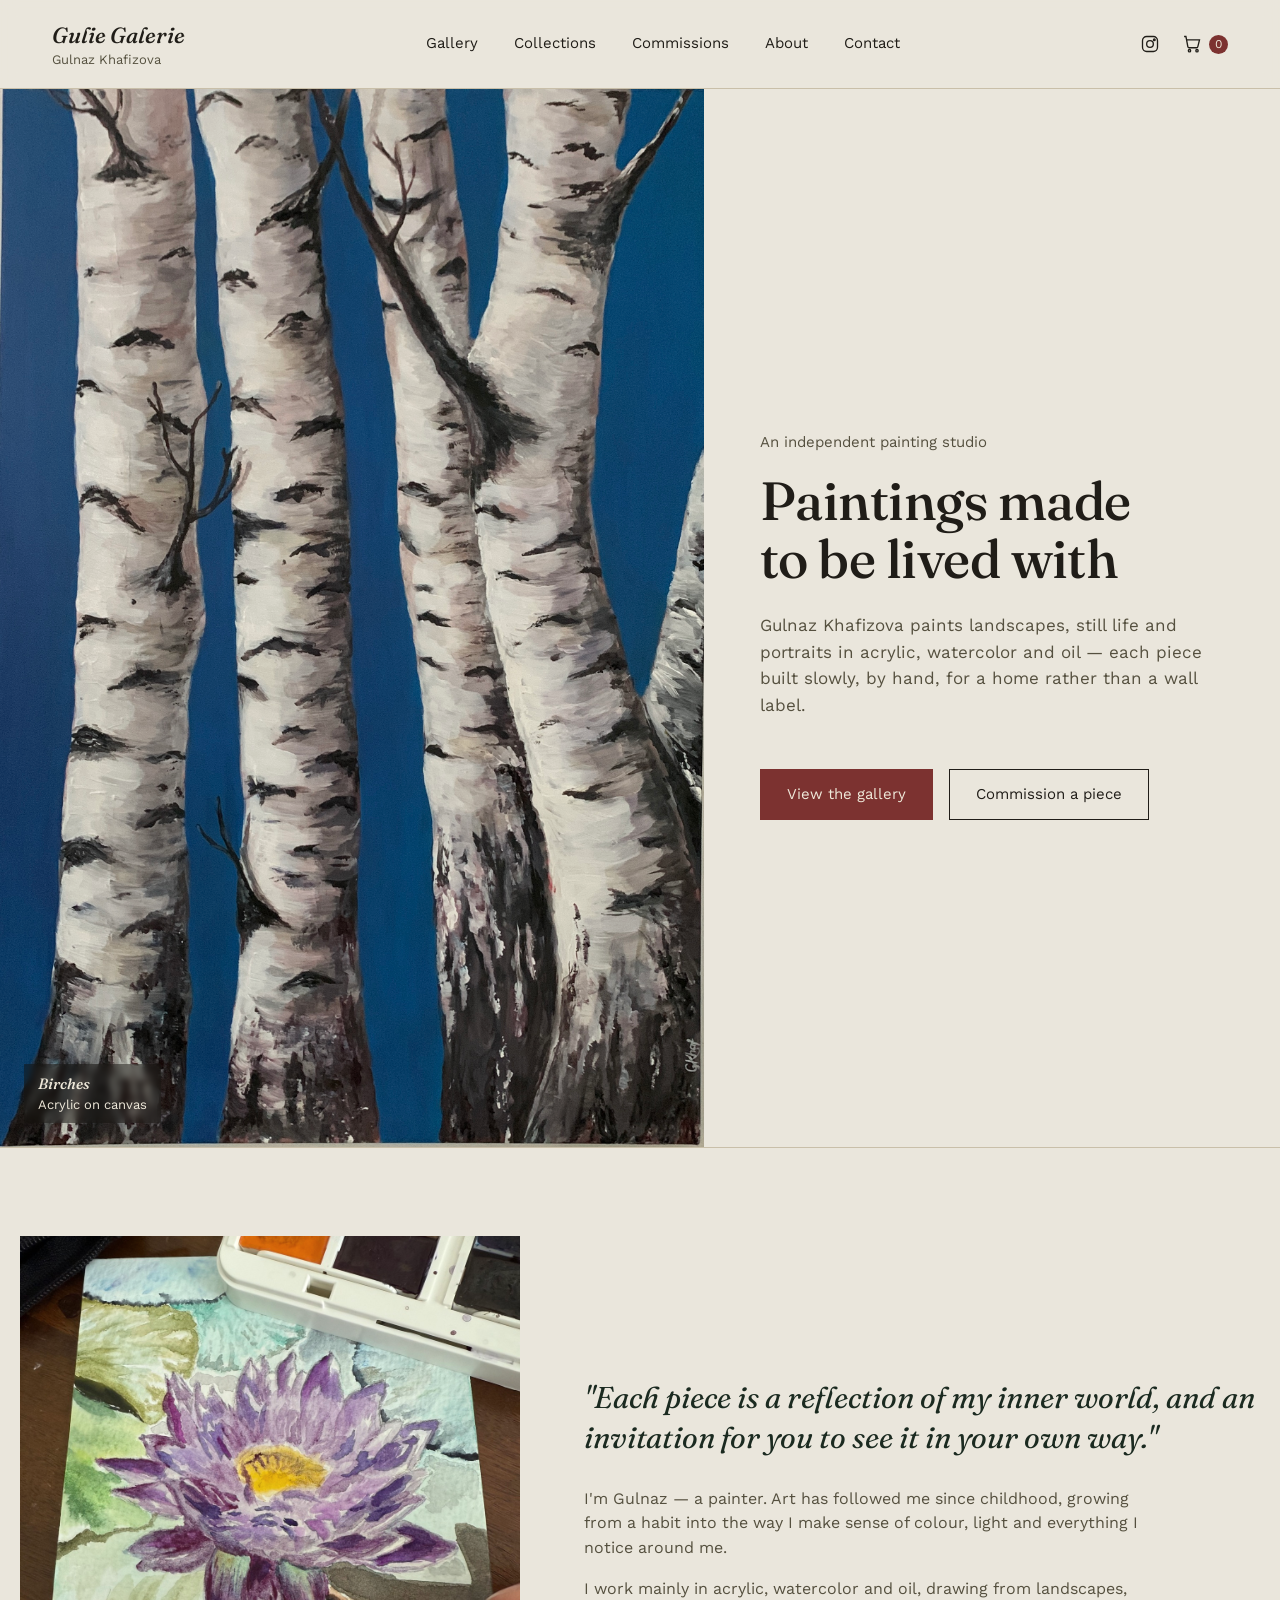
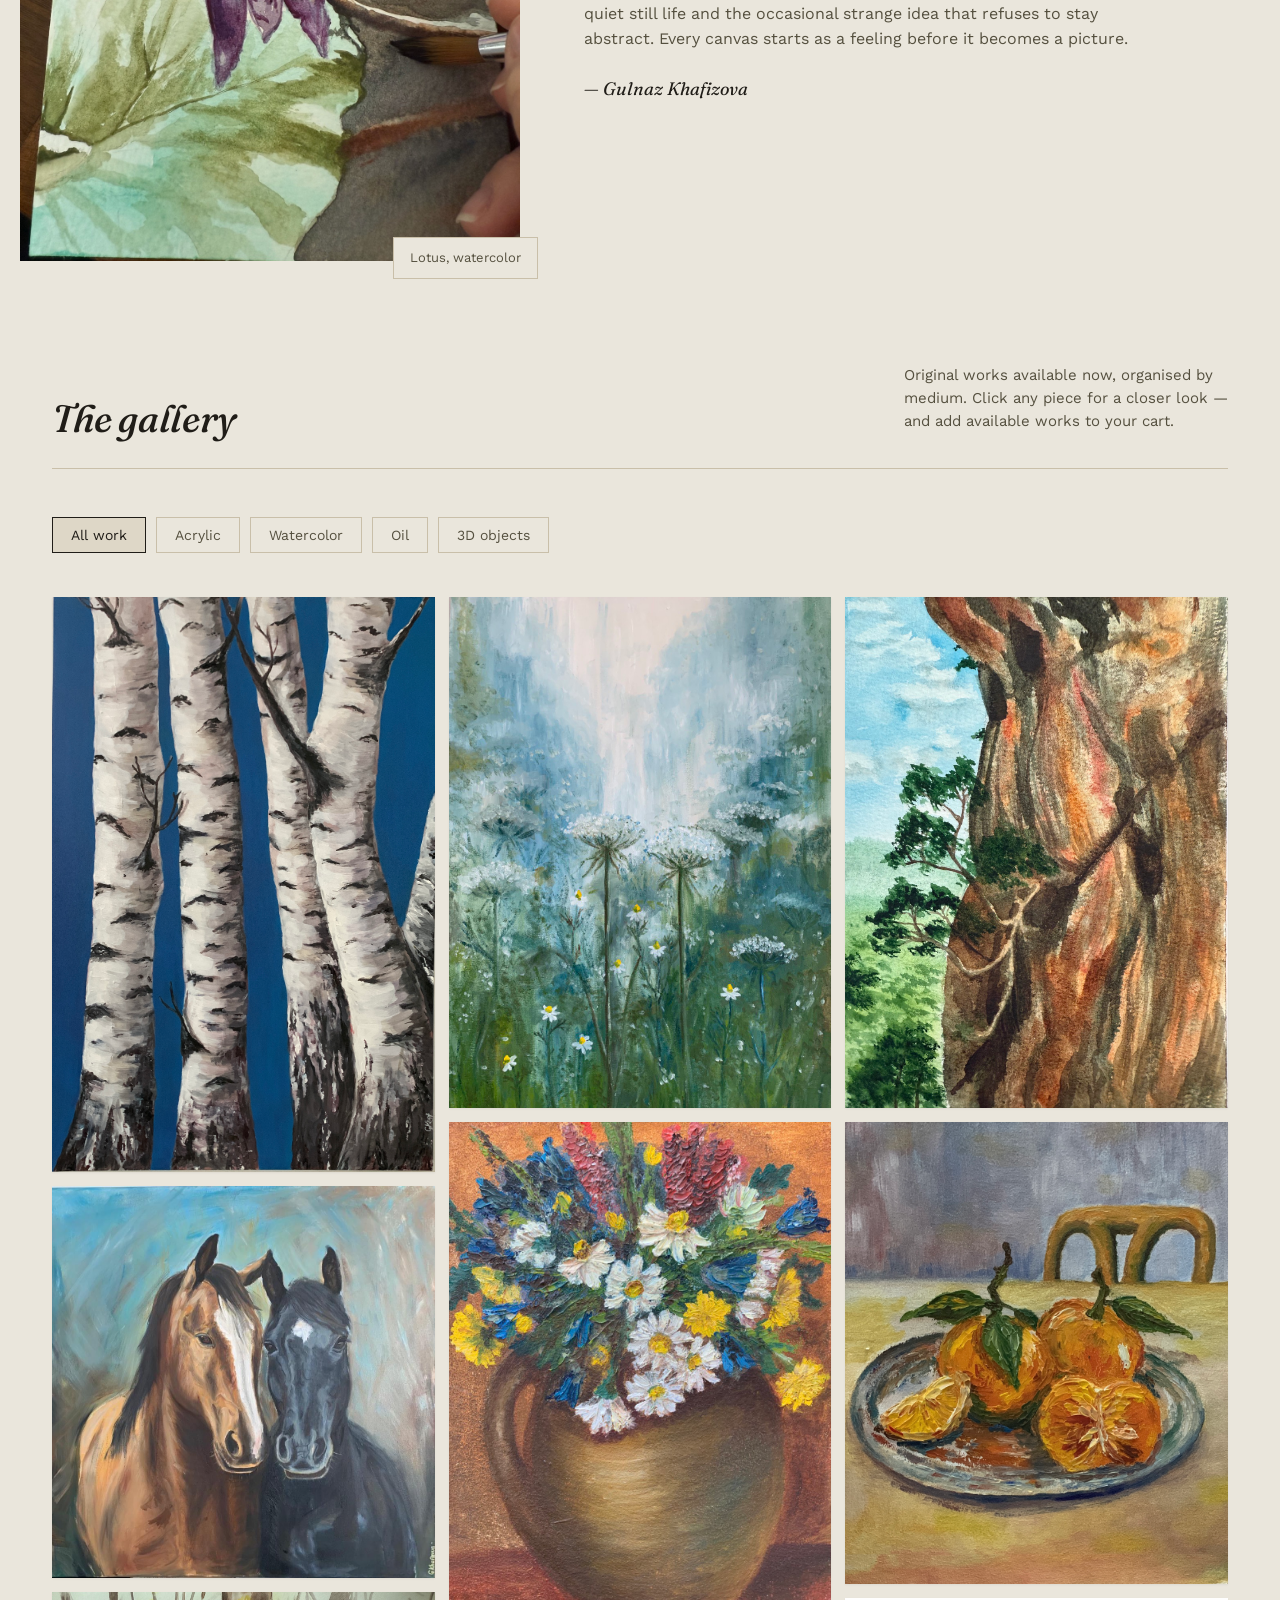
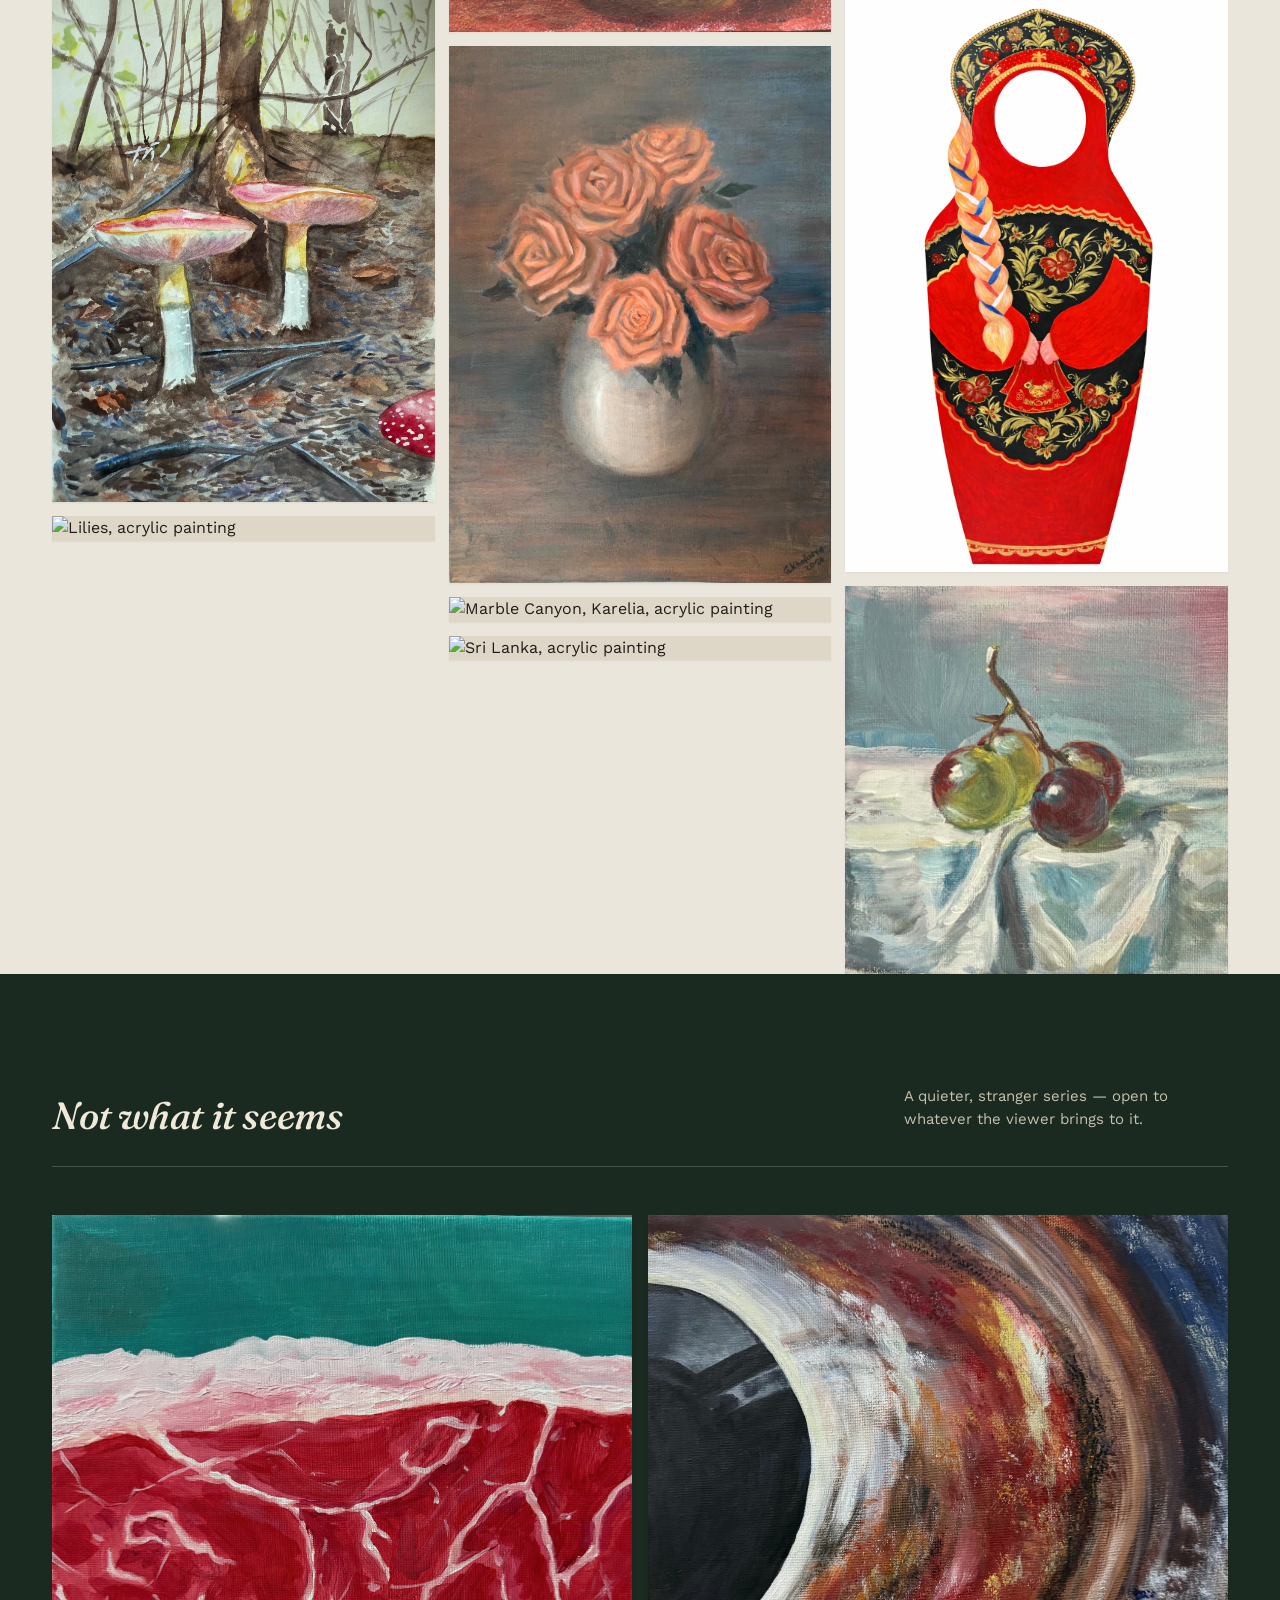
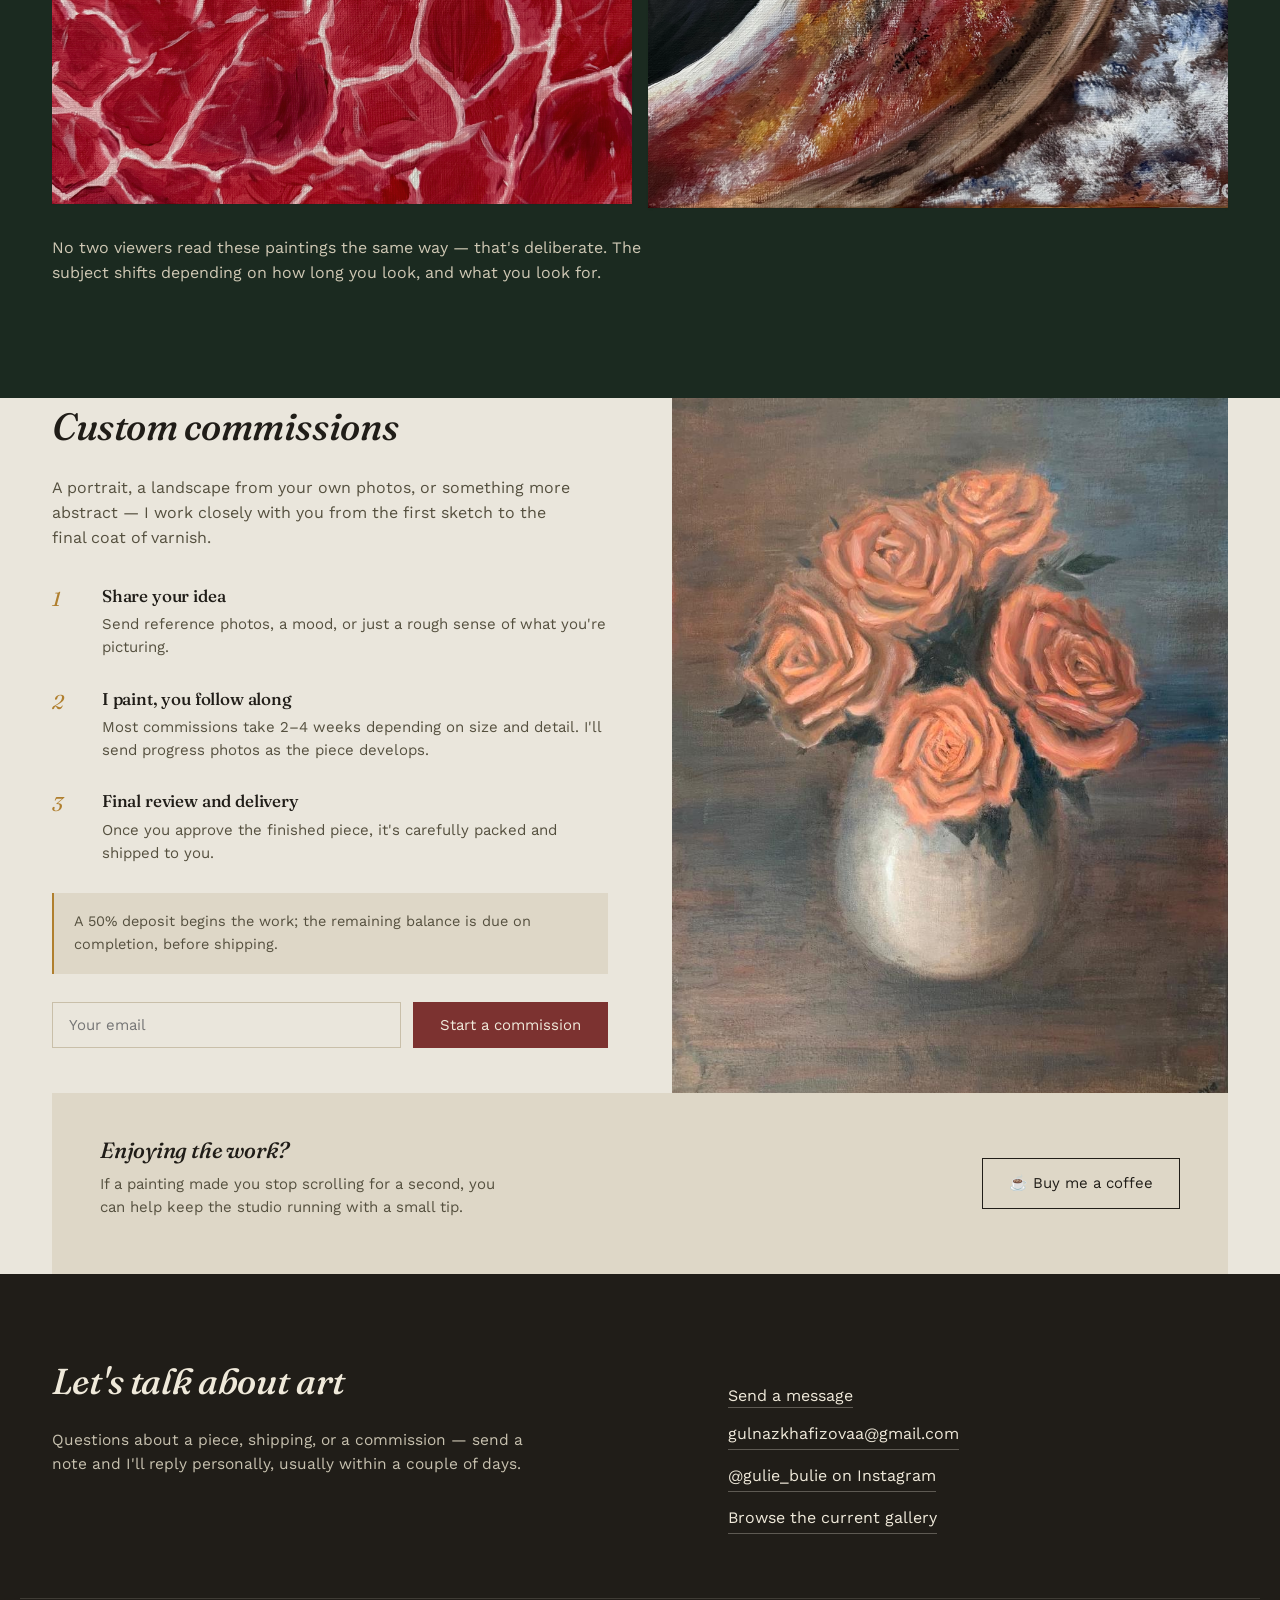
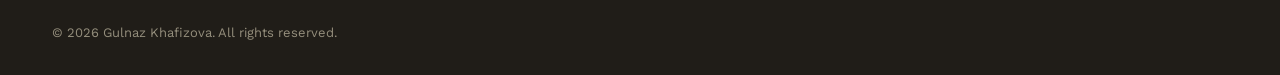
==== gulie-galerie-redesign.html @ e1a61877 "Remove all Dubai/UAE location references Drop location from hero eyebrow, about text and footer; mov" ====
<!DOCTYPE html>
<html lang="en">
<head>
<meta charset="UTF-8">
<meta name="viewport" content="width=device-width, initial-scale=1.0">
<title>Gulie Galerie — Gulnaz Khafizova, Contemporary Artist</title>

<!-- SEO Meta Tags -->
<meta name="description" content="Explore the art gallery of Gulnaz Khafizova, featuring original acrylic, watercolor, and oil paintings. Discover unique contemporary artworks and commission custom pieces.">
<meta name="keywords" content="Gulnaz Khafizova, artist, contemporary art, acrylic paintings, watercolor art, oil paintings, art gallery, original artwork, art commissions, buy art online">
<meta name="author" content="Gulnaz Khafizova">
<meta name="robots" content="index, follow">

<!-- Open Graph / Facebook -->
<meta property="og:type" content="website">
<meta property="og:url" content="https://gulnazkhafizova.github.io/guliegalerie/">
<meta property="og:title" content="Gulnaz Khafizova - Contemporary Artist">
<meta property="og:description" content="Explore original acrylic, watercolor, and oil paintings by contemporary artist Gulnaz Khafizova. Shop artworks and commission custom pieces.">
<meta property="og:image" content="https://gulnazkhafizova.github.io/guliegalerie/images/Birches.jpg">

<!-- Twitter -->
<meta name="twitter:card" content="summary_large_image">
<meta name="twitter:url" content="https://gulnazkhafizova.github.io/guliegalerie/">
<meta name="twitter:title" content="Gulnaz Khafizova - Contemporary Artist">
<meta name="twitter:description" content="Explore original acrylic, watercolor, and oil paintings by contemporary artist Gulnaz Khafizova.">
<meta name="twitter:image" content="https://gulnazkhafizova.github.io/guliegalerie/images/Birches.jpg">

<!-- Favicon -->
<link rel="icon" type="image/x-icon" href="favicon.ico">
<link rel="icon" type="image/png" sizes="32x32" href="favicon-32x32.png">
<link rel="icon" type="image/png" sizes="16x16" href="favicon-16x16.png">
<link rel="apple-touch-icon" sizes="180x180" href="apple-touch-icon.png">
<link rel="manifest" href="site.webmanifest">

<!-- Canonical URL -->
<link rel="canonical" href="https://gulnazkhafizova.github.io/guliegalerie/">

<!-- Structured Data (Schema.org) -->
<script type="application/ld+json">
{
  "@context": "https://schema.org",
  "@type": "Person",
  "name": "Gulnaz Khafizova",
  "url": "https://gulnazkhafizova.github.io/guliegalerie/",
  "jobTitle": "Contemporary Artist",
  "description": "Contemporary artist specializing in acrylic, watercolor, and oil paintings",
  "email": "gulnazkhafizovaa@gmail.com",
  "sameAs": [
    "https://www.instagram.com/gulie_bulie"
  ],
  "makesOffer": {
    "@type": "Offer",
    "itemOffered": {
      "@type": "Service",
      "name": "Art Commissions",
      "description": "Custom art commissions including portraits, landscapes, and abstract pieces"
    }
  }
}
</script>

<link rel="preconnect" href="https://fonts.googleapis.com">
<link rel="preconnect" href="https://fonts.gstatic.com" crossorigin>
<link href="https://fonts.googleapis.com/css2?family=Fraunces:ital,opsz,wght@0,9..144,300;0,9..144,400;0,9..144,500;0,9..144,600;1,9..144,400;1,9..144,500&family=Work+Sans:wght@300;400;500;600&display=swap" rel="stylesheet">
<style>

  :root{
    --paper: #EAE6DC;
    --paper-deep: #DED7C7;
    --ink: #201D18;
    --ink-soft: #55503F;
    --green: #2B4030;
    --green-deep: #1B2A20;
    --ochre: #B07F2E;
    --wine: #7C3230;
    --line: #C9BFA9;
    --paper-on-dark: #EFE9DA;
  }

  *{box-sizing:border-box;}
  html{scroll-behavior:smooth;}
  @media (prefers-reduced-motion: reduce){
    html{scroll-behavior:auto;}
    *{animation-duration:0.001ms !important; transition-duration:0.001ms !important;}
  }

  body{
    margin:0;
    background:var(--paper);
    color:var(--ink);
    font-family:'Work Sans', sans-serif;
    font-weight:400;
    line-height:1.55;
    -webkit-font-smoothing:antialiased;
  }

  h1,h2,h3,h4{
    font-family:'Fraunces', serif;
    font-weight:500;
    margin:0;
    color:var(--ink);
    letter-spacing:-0.01em;
  }

  a{color:inherit; text-decoration:none;}
  img{max-width:100%; display:block;}
  button{font-family:inherit; cursor:pointer;}

  ::selection{background:var(--ochre); color:var(--paper);}

  :focus-visible{
    outline:2px solid var(--wine);
    outline-offset:3px;
  }

  .wrap{
    max-width:1240px;
    margin:0 auto;
    padding:0 32px;
  }

  /* ---------- NAV ---------- */
  header.site{
    position:sticky; top:0; z-index:100;
    background:rgba(234,230,220,0.92);
    backdrop-filter:blur(8px);
    border-bottom:1px solid var(--line);
  }
  nav.wrap{
    display:flex; align-items:center; justify-content:space-between;
    padding-top:18px; padding-bottom:18px;
  }
  .logo{
    font-family:'Fraunces', serif;
    font-size:22px;
    font-style:italic;
    font-weight:500;
  }
  .logo span{font-style:normal; font-weight:400; color:var(--ink-soft); font-size:13px; display:block; font-family:'Work Sans',sans-serif; margin-top:-2px;}
  .nav-links{
    display:flex; gap:36px; align-items:center;
    font-size:15px;
  }
  .nav-links a{
    position:relative; padding:4px 0;
  }
  .nav-links a::after{
    content:''; position:absolute; left:0; right:0; bottom:-2px; height:1px;
    background:var(--wine); transform:scaleX(0); transform-origin:left;
    transition:transform .25s ease;
  }
  .nav-links a:hover::after{transform:scaleX(1);}
  .nav-right{display:flex; align-items:center; gap:22px;}
  .icon-btn{width:20px; height:20px; display:flex; align-items:center; justify-content:center; color:var(--ink); background:none; border:none; padding:0;}
  .cart-btn{
    position:relative; display:flex; align-items:center; gap:7px;
    background:none; border:none; color:var(--ink); font-size:15px; padding:0;
  }
  .cart-btn svg{width:20px; height:20px;}
  .cart-count{
    min-width:19px; height:19px; padding:0 5px; border-radius:10px;
    background:var(--wine); color:var(--paper-on-dark);
    font-size:12px; line-height:19px; text-align:center; font-family:'Work Sans',sans-serif;
  }
  .menu-toggle{display:none; background:none; border:none; padding:6px;}
  .menu-toggle svg{width:22px; height:22px;}

  @media (max-width: 860px){
    .nav-links{
      position:fixed; inset:64px 0 0 0; background:var(--paper);
      flex-direction:column; align-items:flex-start; gap:0;
      padding:12px 32px 32px; transform:translateY(-8px); opacity:0; pointer-events:none;
      transition:opacity .2s ease, transform .2s ease;
      font-size:19px;
    }
    .nav-links a{padding:14px 0; width:100%; border-bottom:1px solid var(--line);}
    .nav-links.open{opacity:1; pointer-events:auto; transform:translateY(0);}
    .menu-toggle{display:block;}
  }

  /* ---------- HERO ---------- */
  .hero{
    position:relative;
    display:grid;
    grid-template-columns: 1.1fr 0.9fr;
    min-height:88vh;
    border-bottom:1px solid var(--line);
    overflow:hidden;
  }
  .hero-image{
    position:relative;
    background:#000;
  }
  .hero-image img{
    width:100%; height:100%; object-fit:cover; object-position:center 30%;
    opacity:0.94;
  }
  .hero-label{
    position:absolute; left:24px; bottom:24px;
    color:var(--paper-on-dark);
    font-size:13px;
    background:rgba(20,18,14,0.45);
    padding:8px 14px;
    backdrop-filter:blur(3px);
  }
  .hero-label strong{font-family:'Fraunces',serif; font-style:italic; font-weight:500; display:block; font-size:15px;}

  .hero-text{
    display:flex; flex-direction:column; justify-content:center;
    padding:64px 56px;
    background:var(--paper);
  }
  .hero-eyebrow{
    color:var(--ink-soft); font-size:15px; margin-bottom:18px;
  }
  .hero-text h1{
    font-size:clamp(34px, 4.2vw, 54px);
    line-height:1.08;
    max-width:11ch;
    opacity:0; transform:translateY(14px);
    animation: rise .8s ease forwards .1s;
  }
  .hero-text p.lede{
    margin-top:24px; max-width:42ch; color:var(--ink-soft); font-size:17px;
    opacity:0; transform:translateY(14px);
    animation: rise .8s ease forwards .3s;
  }
  .hero-ctas{
    margin-top:34px; display:flex; gap:16px; flex-wrap:wrap;
    opacity:0; transform:translateY(14px);
    animation: rise .8s ease forwards .45s;
  }
  @keyframes rise{ to{opacity:1; transform:translateY(0);} }

  .btn{
    display:inline-flex; align-items:center; gap:8px;
    padding:13px 26px;
    font-size:15px;
    border:1px solid var(--ink);
    background:transparent;
    color:var(--ink);
    transition:background .2s ease, color .2s ease, border-color .2s ease;
  }
  .btn:hover{background:var(--ink); color:var(--paper);}
  .btn.solid{background:var(--wine); border-color:var(--wine); color:var(--paper-on-dark);}
  .btn.solid:hover{background:#611f1e; border-color:#611f1e;}
  .btn:disabled{opacity:0.6; cursor:not-allowed;}

  @media (max-width: 860px){
    .hero{grid-template-columns:1fr; min-height:auto;}
    .hero-image{height:52vh;}
    .hero-text{padding:44px 24px 56px;}
    .hero-text h1{max-width:none;}
  }

  /* ---------- SECTION GENERICS ---------- */
  section{padding:96px 0;}
  .section-head{
    display:flex; align-items:flex-end; justify-content:space-between; gap:24px;
    margin-bottom:48px; flex-wrap:wrap;
    border-bottom:1px solid var(--line);
    padding-bottom:20px;
  }
  .section-head h2{font-size:clamp(28px,3vw,38px); font-style:italic; max-width:16ch;}
  .section-head p{color:var(--ink-soft); max-width:36ch; font-size:15px;}

  /* ---------- ABOUT STRIP ---------- */
  .about-strip{
    display:grid; grid-template-columns: 0.85fr 1.15fr; gap:64px; align-items:center;
    padding:88px 0;
  }
  .about-strip figure{margin:0; position:relative;}
  .about-strip img{width:100%; aspect-ratio:4/5; object-fit:cover; filter:saturate(0.92);}
  .about-strip .frame-note{
    position:absolute; bottom:-18px; right:-18px; background:var(--paper);
    border:1px solid var(--line); padding:10px 16px; font-size:13px; color:var(--ink-soft);
  }
  .about-copy p.quote{
    font-family:'Fraunces', serif; font-style:italic; font-weight:400;
    font-size:clamp(22px,2.4vw,30px); line-height:1.35; color:var(--green-deep);
    margin-bottom:28px;
  }
  .about-copy p{font-size:16px; color:var(--ink-soft); max-width:56ch; margin:0 0 16px;}
  .about-copy .signoff{margin-top:24px; font-family:'Fraunces',serif; font-style:italic; font-size:18px; color:var(--ink);}

  @media (max-width: 860px){
    .about-strip{grid-template-columns:1fr; gap:36px;}
  }

  /* ---------- GALLERY FILTER + GRID ---------- */
  .filters{
    display:flex; gap:10px; flex-wrap:wrap; margin-bottom:44px;
  }
  .filter-btn{
    padding:9px 18px; border:1px solid var(--line); background:transparent;
    font-size:14px; color:var(--ink-soft); transition:all .2s ease;
  }
  .filter-btn.active, .filter-btn:hover{
    border-color:var(--ink); color:var(--ink); background:var(--paper-deep);
  }

  /* Masonry gallery: each work shown whole in its own proportion */
  .gallery-grid{
    column-count:3;
    column-gap:14px;
  }
  .art-card{
    position:relative;
    overflow:hidden;
    background:var(--paper-deep);
    cursor:pointer;
    display:block;
    width:100%;
    margin:0 0 14px;
    break-inside:avoid;          /* keep each card in one column */
    -webkit-column-break-inside:avoid;
    box-shadow:0 1px 2px rgba(20,18,14,0.06);
  }
  .art-card img{
    width:100%; height:auto; display:block;   /* natural aspect ratio, no crop */
    transition:transform .5s ease;
  }
  .art-card:hover img{transform:scale(1.045);}
  .art-card .cap{
    position:absolute; left:0; right:0; bottom:0;
    padding:16px 16px 14px;
    background:linear-gradient(to top, rgba(16,14,10,0.78), rgba(16,14,10,0));
    color:var(--paper-on-dark);
    transform:translateY(8px); opacity:0;
    transition:transform .25s ease, opacity .25s ease;
  }
  .art-card:hover .cap{transform:translateY(0); opacity:1;}
  .cap h4{font-size:16px; color:var(--paper-on-dark); font-style:italic;}
  .cap .meta{font-size:12.5px; color:#D8D0BE; margin-top:3px;}

  @media (max-width: 1024px){
    .gallery-grid{column-count:2;}
  }
  @media (max-width: 560px){
    .gallery-grid{column-count:1;}
  }

  .hidden-item{display:none;}

  /* ---------- FEATURED COLLECTION (dark) ---------- */
  .collection-feature{
    background:var(--green-deep);
    color:var(--paper-on-dark);
  }
  .collection-feature .section-head{border-color:rgba(239,233,218,0.2);}
  .collection-feature .section-head h2{color:var(--paper-on-dark);}
  .collection-feature .section-head p{color:#C7C0AC;}
  .collection-grid{
    display:grid; grid-template-columns:1fr 1fr; gap:16px; align-items:start;
  }
  .collection-grid .art-card{margin:0;}
  .collection-grid .art-card img{width:100%; height:auto; filter:saturate(0.85) brightness(0.95);}
  .collection-copy{margin-top:28px; max-width:60ch; color:#CFC8B4; font-size:16px;}
  @media (max-width:700px){ .collection-grid{grid-template-columns:1fr;} }

  /* ---------- COMMISSIONS ---------- */
  .commission-wrap{
    display:grid; grid-template-columns:1fr 1fr; gap:64px;
  }
  .steps{list-style:none; margin:32px 0 0; padding:0;}
  .steps li{
    display:grid; grid-template-columns:34px 1fr; gap:16px; margin-bottom:26px;
  }
  .steps .num{
    font-family:'Fraunces',serif; font-style:italic; color:var(--ochre); font-size:20px;
  }
  .steps h4{font-size:17px; margin-bottom:4px;}
  .steps p{margin:0; color:var(--ink-soft); font-size:15px;}
  .price-note{
    margin-top:28px; padding:18px 20px; border-left:2px solid var(--ochre);
    background:var(--paper-deep); font-size:14.5px; color:var(--ink-soft);
  }
  .commission-form{
    margin-top:28px; display:flex; gap:12px; flex-wrap:wrap;
  }
  .commission-form input{
    flex:1; min-width:200px; padding:13px 16px; font-size:15px; font-family:inherit;
    border:1px solid var(--line); background:var(--paper); color:var(--ink);
  }
  @media (max-width:860px){ .commission-wrap{grid-template-columns:1fr; gap:36px;} }

  /* ---------- SUPPORT STRIP ---------- */
  .support{
    display:flex; align-items:center; justify-content:space-between; gap:24px;
    background:var(--paper-deep); padding:40px 48px; flex-wrap:wrap;
  }
  .support h3{font-size:22px; font-style:italic; max-width:26ch;}
  .support p{color:var(--ink-soft); font-size:15px; margin-top:6px; max-width:44ch;}

  /* ---------- CONTACT / FOOTER ---------- */
  footer{
    background:var(--ink);
    color:var(--paper-on-dark);
    padding:80px 0 32px;
  }
  .contact-grid{
    display:grid; grid-template-columns:1.1fr 0.9fr; gap:64px;
  }
  footer h2{color:var(--paper-on-dark); font-style:italic; font-size:clamp(28px,3vw,36px); max-width:14ch;}
  footer p{color:#C7C1AF; font-size:15.5px; max-width:48ch; margin-top:18px;}
  .contact-links{margin-top:32px; display:flex; flex-direction:column; gap:14px; font-size:16px;}
  .contact-links a, .contact-links button.linklike{
    border-bottom:1px solid rgba(239,233,218,0.3); padding:0 0 2px; width:fit-content;
    background:none; border-top:none; border-left:none; border-right:none;
    color:inherit; font-size:16px; font-family:inherit; text-align:left;
  }
  .contact-links a:hover, .contact-links button.linklike:hover{border-color:var(--ochre); color:var(--ochre);}
  .footer-note{
    border-top:1px solid rgba(239,233,218,0.15); margin-top:64px; padding-top:24px;
    display:flex; justify-content:space-between; flex-wrap:wrap; gap:12px;
    font-size:13px; color:#948E7C;
  }
  @media (max-width:860px){ .contact-grid{grid-template-columns:1fr; gap:36px;} }

  /* ---------- LIGHTBOX ---------- */
  .lightbox{
    position:fixed; inset:0; background:rgba(14,12,9,0.92);
    display:none; align-items:center; justify-content:center;
    z-index:1000; padding:40px;
  }
  .lightbox.open{display:flex;}
  .lightbox-inner{max-width:900px; max-height:86vh; text-align:center;}
  .lightbox-inner img{max-height:66vh; margin:0 auto; box-shadow:0 20px 60px rgba(0,0,0,0.5);}
  .lightbox-cap{color:var(--paper-on-dark); margin-top:18px;}
  .lightbox-cap h4{color:var(--paper-on-dark); font-style:italic; font-size:20px;}
  .lightbox-cap p{color:#C7C1AF; font-size:14px; margin-top:4px;}
  .lightbox-cap .add-btn{margin-top:16px;}
  .lightbox-close{
    position:absolute; top:28px; right:32px; background:none; border:none;
    color:var(--paper-on-dark); font-size:28px; line-height:1;
  }

  /* ---------- MODAL (cart / contact) ---------- */
  .modal{
    position:fixed; inset:0; background:rgba(14,12,9,0.85);
    display:none; align-items:flex-start; justify-content:center;
    z-index:1100; padding:40px 20px; overflow-y:auto;
  }
  .modal.open{display:flex;}
  .modal-panel{
    background:var(--paper); width:100%; max-width:540px; padding:40px;
    position:relative; border:1px solid var(--line); margin:auto 0;
  }
  .modal-panel h2{font-style:italic; font-size:26px; margin-bottom:8px;}
  .modal-panel p.intro{color:var(--ink-soft); font-size:15px; margin:0 0 24px; max-width:none;}
  .modal-close{
    position:absolute; top:18px; right:20px; background:none; border:none;
    color:var(--ink); font-size:26px; line-height:1;
  }
  .modal-panel label{display:block; font-size:14px; color:var(--ink-soft); margin:14px 0 6px;}
  .modal-panel input, .modal-panel textarea, .modal-panel select{
    width:100%; padding:12px 14px; font-size:15px; font-family:inherit;
    border:1px solid var(--line); background:#fff; color:var(--ink);
  }
  .modal-panel textarea{resize:vertical;}
  .form-row{display:flex; gap:16px;}
  .form-row > div{flex:1;}
  .phone-group{display:flex; gap:10px;}
  .phone-group select{flex:0 0 auto; width:auto;}
  .phone-group input{flex:1;}
  .modal-panel button.submit{margin-top:26px; width:100%; justify-content:center;}

  /* Cart items */
  .cart-items{display:flex; flex-direction:column; gap:14px; margin-bottom:8px;}
  .cart-item{
    display:flex; align-items:center; gap:14px;
    border-bottom:1px solid var(--line); padding-bottom:14px;
  }
  .cart-item img{width:64px; height:64px; object-fit:cover; flex:0 0 auto;}
  .cart-item-info{flex:1;}
  .cart-item-title{font-family:'Fraunces',serif; font-style:italic; font-size:16px;}
  .cart-item-price{color:var(--ink-soft); font-size:14px; margin-top:2px;}
  .cart-item-remove{
    background:none; border:1px solid var(--line); color:var(--ink-soft);
    font-size:13px; padding:6px 12px; transition:all .2s ease;
  }
  .cart-item-remove:hover{border-color:var(--wine); color:var(--wine);}
  .empty-cart{color:var(--ink-soft); font-size:15px; padding:20px 0;}
  .cart-total{
    font-size:18px; margin:20px 0 4px; display:flex; justify-content:space-between;
    font-family:'Fraunces',serif;
  }

  /* ---------- TOASTS ---------- */
  .toast-container{
    position:fixed; bottom:24px; right:24px; z-index:2000;
    display:flex; flex-direction:column; gap:12px; max-width:340px;
  }
  .toast{
    background:var(--ink); color:var(--paper-on-dark);
    padding:16px 20px; border-left:3px solid var(--ochre);
    box-shadow:0 12px 30px rgba(0,0,0,0.25);
    opacity:0; transform:translateX(20px); transition:opacity .3s ease, transform .3s ease;
  }
  .toast.toast-show{opacity:1; transform:translateX(0);}
  .toast-success{border-left-color:var(--green);}
  .toast-error{border-left-color:var(--wine);}
  .toast-info{border-left-color:var(--ochre);}
  .toast-title{font-family:'Fraunces',serif; font-style:italic; font-size:16px;}
  .toast-message{font-size:13.5px; color:#C7C1AF; margin-top:4px; white-space:pre-line;}

  @media (max-width:520px){
    .toast-container{left:16px; right:16px; max-width:none;}
    .form-row{flex-direction:column; gap:0;}
    .modal-panel{padding:32px 22px;}
  }

</style>
</head>
<body>

<header class="site">
  <nav class="wrap">
    <a href="#top" class="logo">Gulie Galerie<span>Gulnaz Khafizova</span></a>
    <div class="nav-links" id="navLinks">
      <a href="#gallery">Gallery</a>
      <a href="#collection">Collections</a>
      <a href="#commissions">Commissions</a>
      <a href="#about">About</a>
      <a href="#" id="contactNavLink">Contact</a>
    </div>
    <div class="nav-right">
      <a class="icon-btn" href="https://www.instagram.com/gulie_bulie" aria-label="Instagram" target="_blank" rel="noopener">
        <svg viewBox="0 0 24 24" fill="none" stroke="currentColor" stroke-width="1.6"><rect x="3" y="3" width="18" height="18" rx="5"/><circle cx="12" cy="12" r="4"/><circle cx="17.2" cy="6.8" r="1"/></svg>
      </a>
      <button class="cart-btn" id="cartOpen" aria-label="Open cart">
        <svg viewBox="0 0 24 24" fill="none" stroke="currentColor" stroke-width="1.6"><circle cx="9" cy="20" r="1.4"/><circle cx="18" cy="20" r="1.4"/><path d="M2.5 3h2.2l2.3 12.2a1.6 1.6 0 0 0 1.6 1.3h8.8a1.6 1.6 0 0 0 1.6-1.3L21 7H6"/></svg>
        <span class="cart-count" id="cartCount">0</span>
      </button>
      <button class="menu-toggle" id="menuToggle" aria-label="Open menu">
        <svg viewBox="0 0 24 24" fill="none" stroke="currentColor" stroke-width="1.6"><line x1="3" y1="7" x2="21" y2="7"/><line x1="3" y1="17" x2="21" y2="17"/></svg>
      </button>
    </div>
  </nav>
</header>

<div id="top"></div>

<section class="hero" style="padding:0;">
  <div class="hero-image">
    <img src="images/Birches.jpg" alt="Birches, an acrylic landscape painting by Gulnaz Khafizova">
    <div class="hero-label"><strong>Birches</strong>Acrylic on canvas</div>
  </div>
  <div class="hero-text">
    <p class="hero-eyebrow">An independent painting studio</p>
    <h1>Paintings made to be lived with</h1>
    <p class="lede">Gulnaz Khafizova paints landscapes, still life and portraits in acrylic, watercolor and oil — each piece built slowly, by hand, for a home rather than a wall label.</p>
    <div class="hero-ctas">
      <a href="#gallery" class="btn solid">View the gallery</a>
      <a href="#commissions" class="btn">Commission a piece</a>
    </div>
  </div>
</section>

<section class="about-strip wrap" id="about">
  <figure>
    <img src="images/Lotus1.jpg" alt="Lotus, a watercolor study by Gulnaz Khafizova">
    <div class="frame-note">Lotus, watercolor</div>
  </figure>
  <div class="about-copy">
    <p class="quote">"Each piece is a reflection of my inner world, and an invitation for you to see it in your own way."</p>
    <p>I'm Gulnaz — a painter. Art has followed me since childhood, growing from a habit into the way I make sense of colour, light and everything I notice around me.</p>
    <p>I work mainly in acrylic, watercolor and oil, drawing from landscapes, quiet still life and the occasional strange idea that refuses to stay abstract. Every canvas starts as a feeling before it becomes a picture.</p>
    <p class="signoff">— Gulnaz Khafizova</p>
  </div>
</section>

<section id="gallery" class="wrap">
  <div class="section-head">
    <h2>The gallery</h2>
    <p>Original works available now, organised by medium. Click any piece for a closer look — and add available works to your cart.</p>
  </div>

  <div class="filters">
    <button class="filter-btn active" data-filter="all">All work</button>
    <button class="filter-btn" data-filter="acrylic">Acrylic</button>
    <button class="filter-btn" data-filter="watercolor">Watercolor</button>
    <button class="filter-btn" data-filter="oil">Oil</button>
    <button class="filter-btn" data-filter="3d">3D objects</button>
  </div>

  <div class="gallery-grid" id="galleryGrid">

    <div class="art-card" data-cat="acrylic" data-id="1" data-title="Birches" data-medium="Acrylic on canvas" data-price="$355" data-img="images/Birches.jpg">
      <img src="images/Birches.jpg" alt="Birches, acrylic painting">
      <div class="cap"><h4>Birches</h4><p class="meta">Acrylic on canvas · $355</p></div>
    </div>

    <div class="art-card" data-cat="oil" data-id="4" data-title="Horses" data-medium="Oil on canvas" data-price="$550" data-img="images/horses.jpeg">
      <img src="images/horses.jpeg" alt="Horses, oil painting">
      <div class="cap"><h4>Horses</h4><p class="meta">Oil on canvas · $550</p></div>
    </div>

    <div class="art-card" data-cat="watercolor" data-title="Deep in the Forest" data-medium="Watercolor" data-price="Price on request" data-img="images/Deep_in_the_forest.JPG">
      <img src="images/Deep_in_the_forest.JPG" alt="Deep in the Forest, watercolor painting">
      <div class="cap"><h4>Deep in the Forest</h4><p class="meta">Watercolor</p></div>
    </div>

    <div class="art-card" data-cat="acrylic" data-id="10" data-title="Lilies" data-medium="Acrylic on canvas" data-price="$200" data-img="images/Lilies.jpg">
      <img src="images/Lilies.jpg" alt="Lilies, acrylic painting">
      <div class="cap"><h4>Lilies</h4><p class="meta">Acrylic on canvas · $200</p></div>
    </div>

    <div class="art-card" data-cat="oil" data-id="2" data-title="Fresh Air" data-medium="Oil on canvas" data-price="$250" data-img="images/fresh_air.jpg">
      <img src="images/fresh_air.jpg" alt="Fresh Air, oil painting">
      <div class="cap"><h4>Fresh Air</h4><p class="meta">Oil on canvas · $250</p></div>
    </div>

    <div class="art-card" data-cat="oil" data-title="Bouquet" data-medium="Oil on canvas" data-price="Price on request" data-img="images/honey_fields_gift.jpg">
      <img src="images/honey_fields_gift.jpg" alt="Bouquet, oil painting">
      <div class="cap"><h4>Bouquet</h4><p class="meta">Oil on canvas</p></div>
    </div>

    <div class="art-card" data-cat="oil" data-title="Roses" data-medium="Oil on canvas" data-price="Price on request" data-img="images/roses.jpeg">
      <img src="images/roses.jpeg" alt="Roses, oil painting">
      <div class="cap"><h4>Roses</h4><p class="meta">Oil on canvas</p></div>
    </div>

    <div class="art-card" data-cat="acrylic" data-id="12" data-title="Marble Canyon, Karelia" data-medium="Acrylic on canvas" data-price="$200" data-img="images/MarbleCanyonKarelia.jpg">
      <img src="images/MarbleCanyonKarelia.jpg" alt="Marble Canyon, Karelia, acrylic painting">
      <div class="cap"><h4>Marble Canyon, Karelia</h4><p class="meta">Acrylic on canvas · $200</p></div>
    </div>

    <div class="art-card" data-cat="acrylic" data-id="11" data-title="Sri Lanka" data-medium="Acrylic on canvas" data-price="$130" data-img="images/SriLanka.jpg">
      <img src="images/SriLanka.jpg" alt="Sri Lanka, acrylic painting">
      <div class="cap"><h4>Sri Lanka</h4><p class="meta">Acrylic on canvas · $130</p></div>
    </div>

    
    <div class="art-card" data-cat="watercolor" data-title="Sri Lankan Rock" data-medium="Watercolor" data-price="Price on request" data-img="images/SriLankanRock.jpg">
      <img src="images/SriLankanRock.jpg" alt="Sri Lankan Rock, watercolor painting">
      <div class="cap"><h4>Sri Lankan Rock</h4><p class="meta">Watercolor</p></div>
    </div>

    <div class="art-card" data-cat="oil" data-title="Tangerines" data-medium="Oil on canvas" data-price="Price on request" data-img="images/Tangerines.jpg">
      <img src="images/Tangerines.jpg" alt="Tangerines, oil painting">
      <div class="cap"><h4>Tangerines</h4><p class="meta">Oil on canvas</p></div>
    </div>

    <div class="art-card" data-cat="3d" data-title="Matryoshka" data-medium="Mixed media, 3D object" data-price="Price on request" data-img="images/3Dmatreshka_01.jpg">


      <img src="images/3Dmatreshka_01.jpg" alt="Matryoshka, a 3D carnival doll art object">
      <div class="cap"><h4>Matryoshka</h4><p class="meta">Carnival doll, Russian folk style</p></div>
    </div>

    <div class="art-card" data-cat="acrylic" data-title="Grapes" data-medium="Acrylic on canvas" data-img="images/Grapes.jpg">
      <img src="images/Grapes.jpg" alt="Grapes, acrylic painting">
      <div class="cap"><h4>Grapes</h4><p class="meta">Acrylic on canvas</p></div>
    </div>

  </div>
</section>

<section class="collection-feature" id="collection">
  <div class="wrap">
    <div class="section-head">
      <h2>Not what it seems</h2>
      <p>A quieter, stranger series — open to whatever the viewer brings to it.</p>
    </div>
    <div class="collection-grid">
      <div class="art-card" data-id="13" data-title="01" data-medium="Acrylic on canvas" data-price="$300" data-img="images/01.jpg">
        <img src="images/01.jpg" alt="Untitled 01, from the Not What It Seems collection">
      </div>
      <div class="art-card" data-id="14" data-title="02" data-medium="Acrylic on canvas" data-price="$300" data-img="images/02.jpg">
        <img src="images/02.jpg" alt="Untitled 02, from the Not What It Seems collection">
      </div>
    </div>
    <p class="collection-copy">No two viewers read these paintings the same way — that's deliberate. The subject shifts depending on how long you look, and what you look for.</p>
  </div>
</section>

<section id="commissions" class="wrap">
  <div class="commission-wrap">
    <div>
      <div class="section-head" style="border:none; padding-bottom:0; margin-bottom:0;">
        <h2>Custom commissions</h2>
      </div>
      <p style="color:var(--ink-soft); margin-top:20px; max-width:52ch;">
        A portrait, a landscape from your own photos, or something more abstract — I work closely with you from the first sketch to the final coat of varnish.
      </p>
      <ol class="steps">
        <li><span class="num">1</span><div><h4>Share your idea</h4><p>Send reference photos, a mood, or just a rough sense of what you're picturing.</p></div></li>
        <li><span class="num">2</span><div><h4>I paint, you follow along</h4><p>Most commissions take 2–4 weeks depending on size and detail. I'll send progress photos as the piece develops.</p></div></li>
        <li><span class="num">3</span><div><h4>Final review and delivery</h4><p>Once you approve the finished piece, it's carefully packed and shipped to you.</p></div></li>
      </ol>
      <div class="price-note">A 50% deposit begins the work; the remaining balance is due on completion, before shipping.</div>
      <form class="commission-form" id="commissionForm">
        <input type="email" name="email" placeholder="Your email" required>
        <button type="submit" class="btn solid">Start a commission</button>
      </form>
    </div>
    <div>
      <img src="images/roses.jpeg" alt="Example of commissioned oil painting work" style="width:100%; aspect-ratio:4/5; object-fit:cover;">
    </div>
  </div>
</section>

<section class="wrap">
  <div class="support">
    <div>
      <h3>Enjoying the work?</h3>
      <p>If a painting made you stop scrolling for a second, you can help keep the studio running with a small tip.</p>
    </div>
    <a href="https://www.instagram.com/gulie_bulie" target="_blank" rel="noopener" class="btn">☕ Buy me a coffee</a>
  </div>
</section>

<footer id="contact">
  <div class="wrap contact-grid">
    <div>
      <h2>Let's talk about art</h2>
      <p>Questions about a piece, shipping, or a commission — send a note and I'll reply personally, usually within a couple of days.</p>
    </div>
    <div class="contact-links">
      <button type="button" class="linklike" id="contactFooterLink">Send a message</button>
      <a href="mailto:gulnazkhafizovaa@gmail.com">gulnazkhafizovaa@gmail.com</a>
      <a href="https://www.instagram.com/gulie_bulie" target="_blank" rel="noopener">@gulie_bulie on Instagram</a>
      <a href="#gallery">Browse the current gallery</a>
    </div>
  </div>
  <div class="wrap footer-note">
    <span>© 2026 Gulnaz Khafizova. All rights reserved.</span>
  </div>
</footer>

<!-- Lightbox -->
<div class="lightbox" id="lightbox">
  <button class="lightbox-close" id="lightboxClose" aria-label="Close">&times;</button>
  <div class="lightbox-inner">
    <img id="lightboxImg" src="" alt="">
    <div class="lightbox-cap">
      <h4 id="lightboxTitle"></h4>
      <p id="lightboxMeta"></p>
      <button class="btn solid add-btn" id="lightboxAdd" style="display:none;">Add to cart</button>
    </div>
  </div>
</div>

<!-- Cart Modal -->
<div class="modal" id="cartModal">
  <div class="modal-panel">
    <button class="modal-close" id="cartClose" aria-label="Close">&times;</button>
    <h2>Your cart</h2>
    <div class="cart-items" id="cartItems"></div>
    <div class="empty-cart" id="emptyCartMessage">Your cart is empty.</div>
    <div id="cartSummary" style="display:none;">
      <div class="cart-total"><span>Total</span><span id="cartTotal">$0</span></div>
      <h2 style="margin-top:28px; font-size:20px;">Checkout</h2>
      <form id="checkoutForm">
        <label for="checkoutName">Your name</label>
        <input type="text" id="checkoutName" required>

        <label for="checkoutEmail">Email</label>
        <input type="email" id="checkoutEmail" required>

        <label for="checkoutPhone">Phone</label>
        <div class="phone-group">
          <select id="countryCode" required>
            <option value="+1">🇺🇸 +1</option>
            <option value="+44">🇬🇧 +44</option>
            <option value="+7">🇷🇺 +7</option>
            <option value="+91">🇮🇳 +91</option>
            <option value="+86">🇨🇳 +86</option>
            <option value="+49">🇩🇪 +49</option>
            <option value="+33">🇫🇷 +33</option>
            <option value="+34">🇪🇸 +34</option>
            <option value="+39">🇮🇹 +39</option>
            <option value="+61">🇦🇺 +61</option>
            <option value="+966">🇸🇦 +966</option>
            <option value="+90">🇹🇷 +90</option>
            <option value="+971">🇦🇪 +971</option>
          </select>
          <input type="tel" id="checkoutPhone" placeholder="123456789" pattern="[0-9]{7,15}" required>
        </div>

        <label for="checkoutAddress">Delivery address</label>
        <textarea id="checkoutAddress" rows="3" required></textarea>

        <button type="submit" class="btn solid submit checkout-btn">Place order</button>
      </form>
    </div>
  </div>
</div>

<!-- Contact Modal -->
<div class="modal" id="contactModal">
  <div class="modal-panel">
    <button class="modal-close" id="contactClose" aria-label="Close">&times;</button>
    <h2>Get in touch</h2>
    <p class="intro">Questions about a piece, shipping, or a commission — leave a note and I'll reply personally. You can also email me directly at
      <a href="mailto:gulnazkhafizovaa@gmail.com" style="border-bottom:1px solid var(--wine);">gulnazkhafizovaa@gmail.com</a>.</p>
    <form id="contactForm">
      <div class="form-row">
        <div>
          <label for="contactFirstName">First name</label>
          <input type="text" id="contactFirstName" required>
        </div>
        <div>
          <label for="contactLastName">Last name</label>
          <input type="text" id="contactLastName" required>
        </div>
      </div>
      <label for="contactEmail">Email</label>
      <input type="email" id="contactEmail" required>

      <label for="contactMessage">Message</label>
      <textarea id="contactMessage" rows="5" required></textarea>

      <button type="submit" class="btn solid submit contact-submit-btn">Send message</button>
    </form>
  </div>
</div>

<script src="config.js"></script>
<script>
  // ---------- Config fallback ----------
  // config.js defines GOOGLE_SCRIPT_URL and CONTACT_EMAIL. Fall back gracefully if missing.
  const SCRIPT_URL = (typeof GOOGLE_SCRIPT_URL !== 'undefined') ? GOOGLE_SCRIPT_URL : '';
  const MAIL = (typeof CONTACT_EMAIL !== 'undefined') ? CONTACT_EMAIL : 'gulnazkhafizovaa@gmail.com';

  // ---------- Toast notifications ----------
  function showToast(title, message, type = 'success', duration = 5000) {
    let container = document.getElementById('toastContainer');
    if (!container) {
      container = document.createElement('div');
      container.id = 'toastContainer';
      container.className = 'toast-container';
      document.body.appendChild(container);
    }
    const toast = document.createElement('div');
    toast.className = `toast toast-${type}`;
    const titleEl = document.createElement('div');
    titleEl.className = 'toast-title';
    titleEl.textContent = title;
    toast.appendChild(titleEl);
    if (message) {
      const msgEl = document.createElement('div');
      msgEl.className = 'toast-message';
      msgEl.textContent = message;
      toast.appendChild(msgEl);
    }
    container.appendChild(toast);
    requestAnimationFrame(() => requestAnimationFrame(() => toast.classList.add('toast-show')));
    setTimeout(() => {
      toast.classList.remove('toast-show');
      setTimeout(() => toast.remove(), 300);
    }, duration);
  }

  // ---------- Mobile nav ----------
  const menuToggle = document.getElementById('menuToggle');
  const navLinks = document.getElementById('navLinks');
  menuToggle.addEventListener('click', () => navLinks.classList.toggle('open'));
  navLinks.querySelectorAll('a').forEach(a => a.addEventListener('click', () => navLinks.classList.remove('open')));

  // ---------- Gallery filter ----------
  const filterBtns = document.querySelectorAll('.filter-btn');
  const galleryCards = document.querySelectorAll('#galleryGrid .art-card');
  filterBtns.forEach(btn => {
    btn.addEventListener('click', () => {
      filterBtns.forEach(b => b.classList.remove('active'));
      btn.classList.add('active');
      const f = btn.dataset.filter;
      galleryCards.forEach(card => {
        card.classList.toggle('hidden-item', f !== 'all' && card.dataset.cat !== f);
      });
    });
  });

  // ---------- Lightbox ----------
  const lightbox = document.getElementById('lightbox');
  const lightboxImg = document.getElementById('lightboxImg');
  const lightboxTitle = document.getElementById('lightboxTitle');
  const lightboxMeta = document.getElementById('lightboxMeta');
  const lightboxAdd = document.getElementById('lightboxAdd');
  let currentItem = null; // { id, title, image, price }

  function parsePrice(str) {
    if (!str) return null;
    const m = String(str).replace(/,/g, '').match(/\d+(\.\d+)?/);
    return m ? parseFloat(m[0]) : null;
  }

  document.querySelectorAll('.art-card').forEach(card => {
    card.addEventListener('click', () => {
      const price = parsePrice(card.dataset.price);
      lightboxImg.src = card.dataset.img;
      lightboxImg.alt = card.dataset.title || '';
      lightboxTitle.textContent = card.dataset.title || '';
      lightboxMeta.textContent = [card.dataset.medium, card.dataset.price].filter(Boolean).join(' · ');

      // Only show "Add to cart" for priced items that have an id
      if (card.dataset.id && price !== null) {
        currentItem = {
          id: card.dataset.id,
          title: card.dataset.title,
          image: card.dataset.img,
          price: price
        };
        lightboxAdd.style.display = 'inline-flex';
      } else {
        currentItem = null;
        lightboxAdd.style.display = 'none';
      }
      lightbox.classList.add('open');
    });
  });
  document.getElementById('lightboxClose').addEventListener('click', () => lightbox.classList.remove('open'));
  lightbox.addEventListener('click', (e) => { if (e.target === lightbox) lightbox.classList.remove('open'); });

  lightboxAdd.addEventListener('click', () => {
    if (currentItem) {
      addToCart(currentItem);
      lightbox.classList.remove('open');
    }
  });

  // ---------- Cart ----------
  let cart = [];
  const cartModal = document.getElementById('cartModal');
  const cartCountEl = document.getElementById('cartCount');
  const cartItemsEl = document.getElementById('cartItems');
  const emptyCartMessage = document.getElementById('emptyCartMessage');
  const cartSummary = document.getElementById('cartSummary');
  const cartTotalEl = document.getElementById('cartTotal');

  function updateCartCount() { cartCountEl.textContent = cart.length; }
  function calculateTotal() { return cart.reduce((t, i) => t + i.price, 0); }

  function addToCart(item) {
    if (cart.some(i => i.id === item.id)) {
      showToast('Already in cart', 'This artwork is already in your cart.', 'info');
      return;
    }
    cart.push(item);
    updateCartCount();
    showToast('Added to cart', `"${item.title}" has been added to your cart.`);
  }

  function removeFromCart(id) {
    cart = cart.filter(i => i.id !== id);
    updateCartCount();
    renderCart();
  }

  function renderCart() {
    if (cart.length === 0) {
      cartItemsEl.innerHTML = '';
      emptyCartMessage.style.display = 'block';
      cartSummary.style.display = 'none';
      return;
    }
    emptyCartMessage.style.display = 'none';
    cartSummary.style.display = 'block';
    cartItemsEl.innerHTML = '';
    cart.forEach(item => {
      const row = document.createElement('div');
      row.className = 'cart-item';
      const img = document.createElement('img');
      img.src = item.image; img.alt = item.title;
      const info = document.createElement('div');
      info.className = 'cart-item-info';
      const title = document.createElement('div');
      title.className = 'cart-item-title'; title.textContent = item.title;
      const price = document.createElement('div');
      price.className = 'cart-item-price'; price.textContent = `$${item.price}`;
      info.appendChild(title); info.appendChild(price);
      const remove = document.createElement('button');
      remove.className = 'cart-item-remove'; remove.textContent = 'Remove';
      remove.addEventListener('click', () => removeFromCart(item.id));
      row.appendChild(img); row.appendChild(info); row.appendChild(remove);
      cartItemsEl.appendChild(row);
    });
    cartTotalEl.textContent = `$${calculateTotal()}`;
  }

  function openCart() {
    renderCart();
    cartModal.classList.add('open');
    document.body.style.overflow = 'hidden';
  }
  function closeCart() {
    cartModal.classList.remove('open');
    document.body.style.overflow = '';
  }
  document.getElementById('cartOpen').addEventListener('click', openCart);
  document.getElementById('cartClose').addEventListener('click', closeCart);
  cartModal.addEventListener('click', (e) => { if (e.target === cartModal) closeCart(); });

  // ---------- Contact modal ----------
  const contactModal = document.getElementById('contactModal');
  function openContact(e) { if (e) e.preventDefault(); contactModal.classList.add('open'); document.body.style.overflow = 'hidden'; }
  function closeContact() { contactModal.classList.remove('open'); document.body.style.overflow = ''; }
  document.getElementById('contactNavLink').addEventListener('click', openContact);
  document.getElementById('contactFooterLink').addEventListener('click', openContact);
  document.getElementById('contactClose').addEventListener('click', closeContact);
  contactModal.addEventListener('click', (e) => { if (e.target === contactModal) closeContact(); });

  // ---------- Escape closes everything ----------
  document.addEventListener('keydown', (e) => {
    if (e.key === 'Escape') {
      lightbox.classList.remove('open');
      closeCart();
      closeContact();
    }
  });

  // ---------- Google Sheets submit helper ----------
  async function postToSheet(payload) {
    if (!SCRIPT_URL) throw new Error('No script URL configured');
    await fetch(SCRIPT_URL, {
      method: 'POST',
      mode: 'no-cors',
      headers: { 'Content-Type': 'application/json' },
      body: JSON.stringify(payload)
    });
  }

  // ---------- Checkout form ----------
  document.getElementById('checkoutForm').addEventListener('submit', async (e) => {
    e.preventDefault();
    const form = e.currentTarget;
    const name = document.getElementById('checkoutName').value;
    const email = document.getElementById('checkoutEmail').value;
    const phone = `${document.getElementById('countryCode').value} ${document.getElementById('checkoutPhone').value}`;
    const address = document.getElementById('checkoutAddress').value;
    const orderDetails = cart.map(i => `${i.title} - $${i.price}`).join('\n');
    const total = calculateTotal();

    const btn = form.querySelector('.checkout-btn');
    const original = btn.textContent;
    btn.textContent = 'Placing order...';
    btn.disabled = true;
    try {
      await postToSheet({ formType: 'order', name, email, phone, address, orderDetails, total });
      showToast(`Thank you, ${name}!`, `Your order has been placed.\nTotal: $${total}\n\nWe will contact you at ${email}.`);
      cart = [];
      updateCartCount();
      form.reset();
      closeCart();
    } catch (err) {
      console.error('Error placing order:', err);
      showToast('Error', `An error occurred. Please try again or contact us at ${MAIL}`, 'error');
    } finally {
      btn.textContent = original;
      btn.disabled = false;
    }
  });

  // ---------- Contact form ----------
  document.getElementById('contactForm').addEventListener('submit', async (e) => {
    e.preventDefault();
    const form = e.currentTarget;
    const firstName = document.getElementById('contactFirstName').value;
    const lastName = document.getElementById('contactLastName').value;
    const email = document.getElementById('contactEmail').value;
    const message = document.getElementById('contactMessage').value;

    const btn = form.querySelector('.contact-submit-btn');
    const original = btn.textContent;
    btn.textContent = 'Sending...';
    btn.disabled = true;
    try {
      await postToSheet({ formType: 'contact', firstName, lastName, email, message });
      showToast(`Thank you, ${firstName}!`, `Your message has been sent.\nI will contact you at ${email} shortly.`);
      form.reset();
      closeContact();
    } catch (err) {
      console.error('Error sending message:', err);
      showToast('Error', `An error occurred. Please contact me directly at ${MAIL}`, 'error');
    } finally {
      btn.textContent = original;
      btn.disabled = false;
    }
  });

  // ---------- Commission form ----------
  document.getElementById('commissionForm').addEventListener('submit', async (e) => {
    e.preventDefault();
    const form = e.currentTarget;
    const email = form.querySelector('input[type="email"]').value;
    const btn = form.querySelector('button[type="submit"]');
    const original = btn.textContent;
    btn.textContent = 'Sending...';
    btn.disabled = true;
    try {
      await postToSheet({ formType: 'commission', email });
      showToast('Thank you for your interest!', `I will contact you at ${email} to discuss your commission ideas.`);
      form.reset();
    } catch (err) {
      console.error('Error sending request:', err);
      showToast('Error', `Please contact me directly at ${MAIL}`, 'error');
    } finally {
      btn.textContent = original;
      btn.disabled = false;
    }
  });
</script>

</body>
</html>
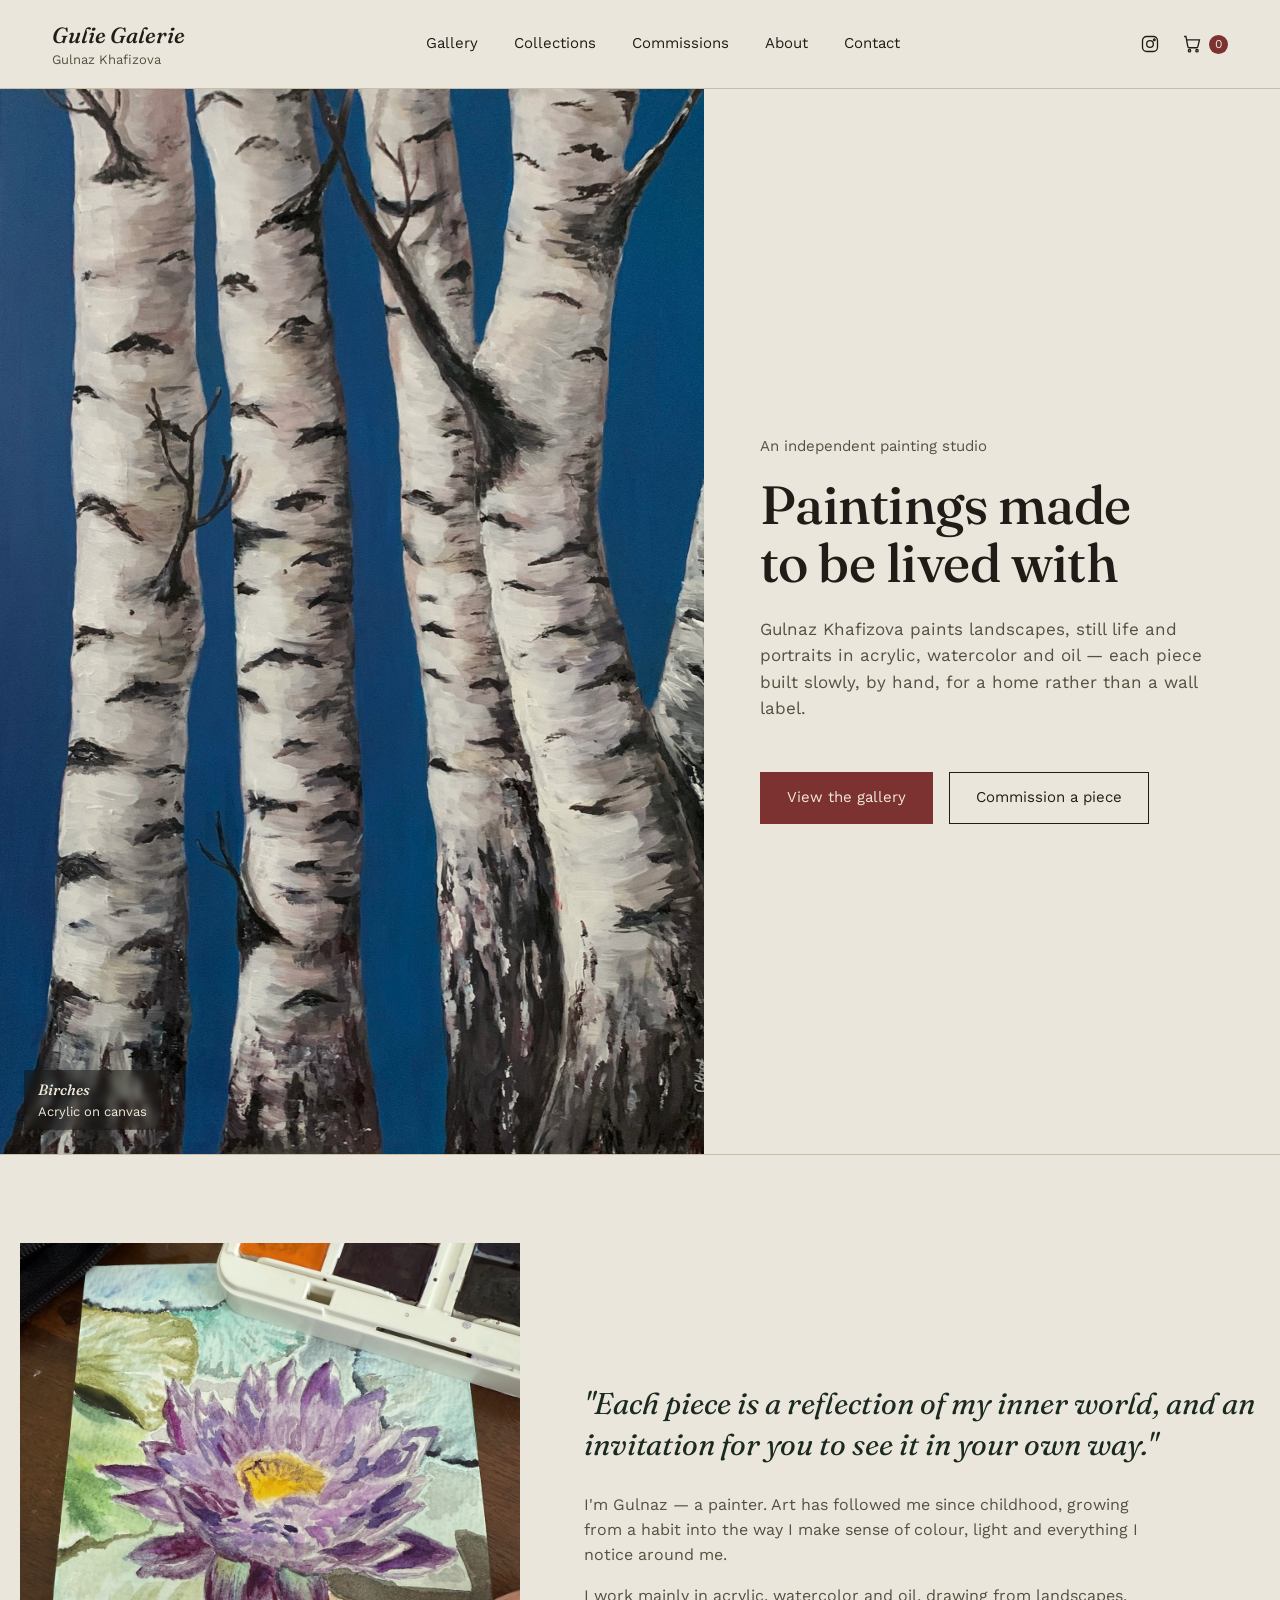
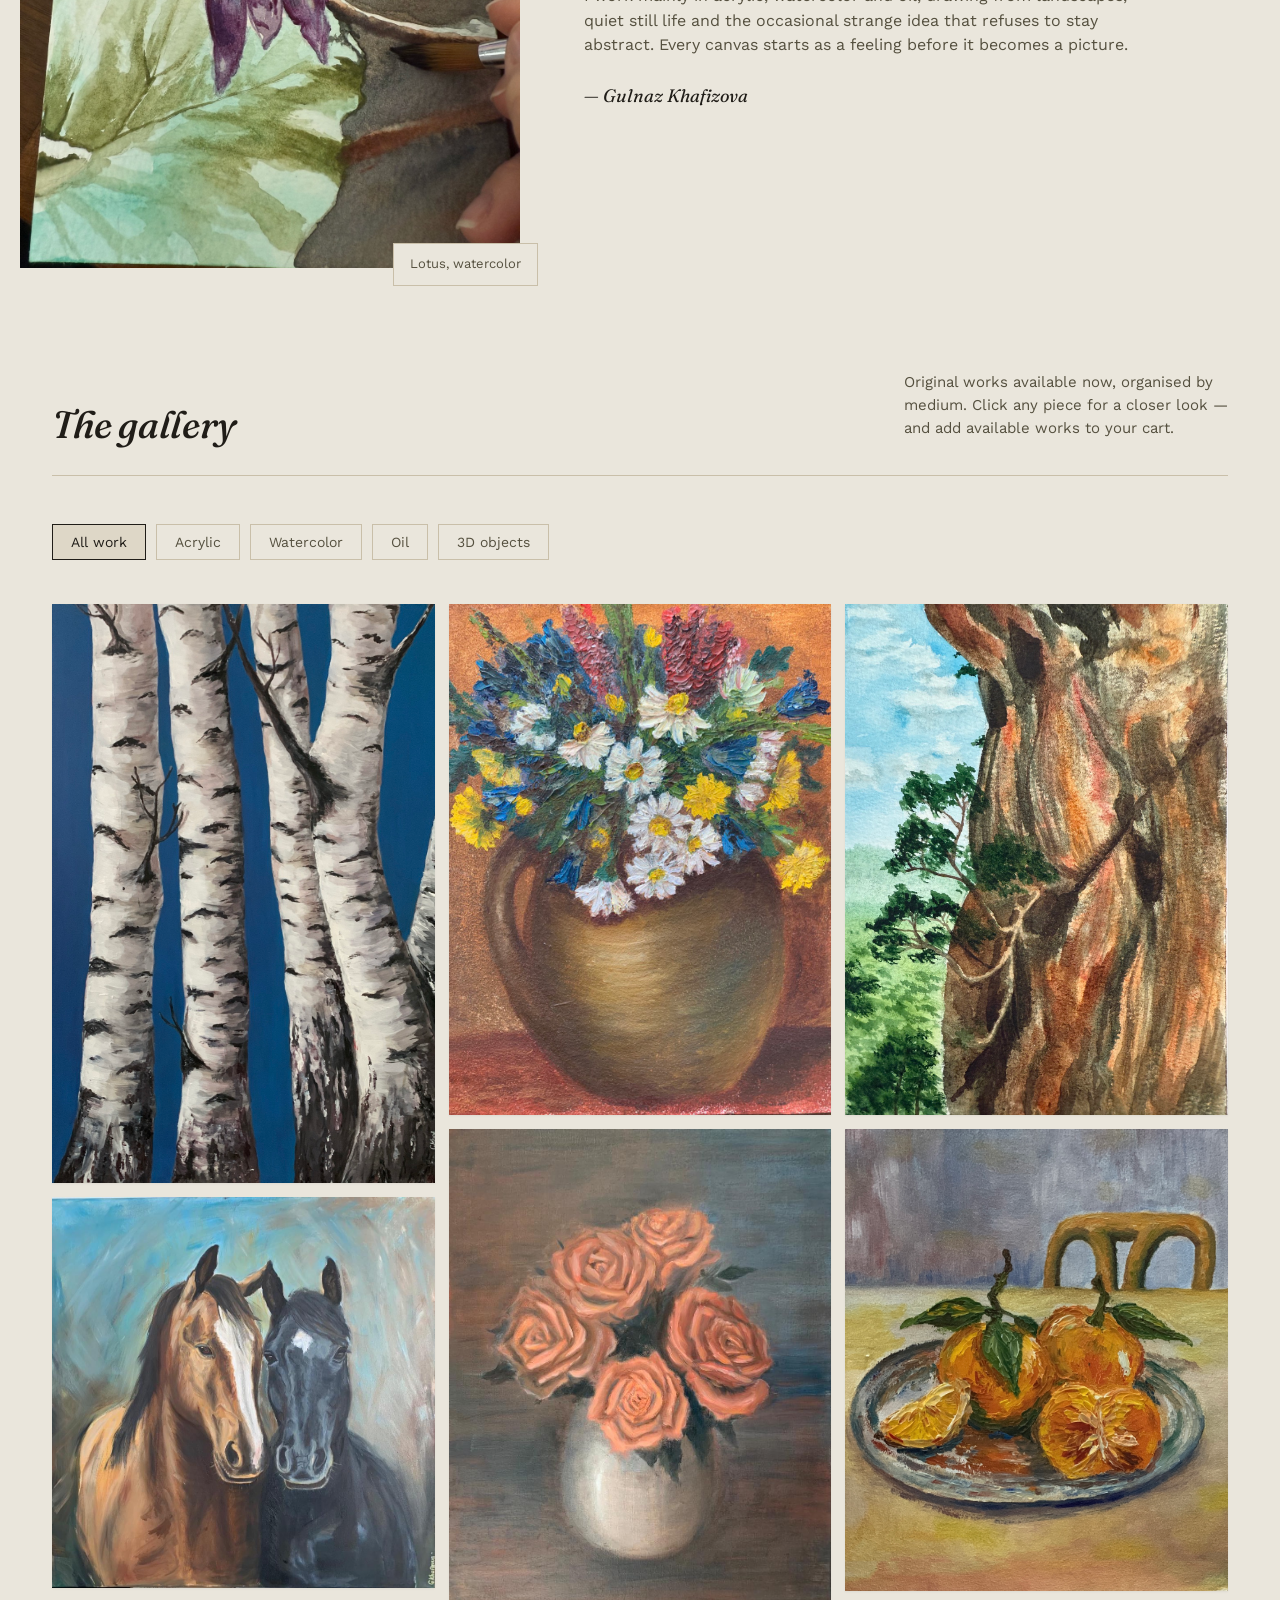
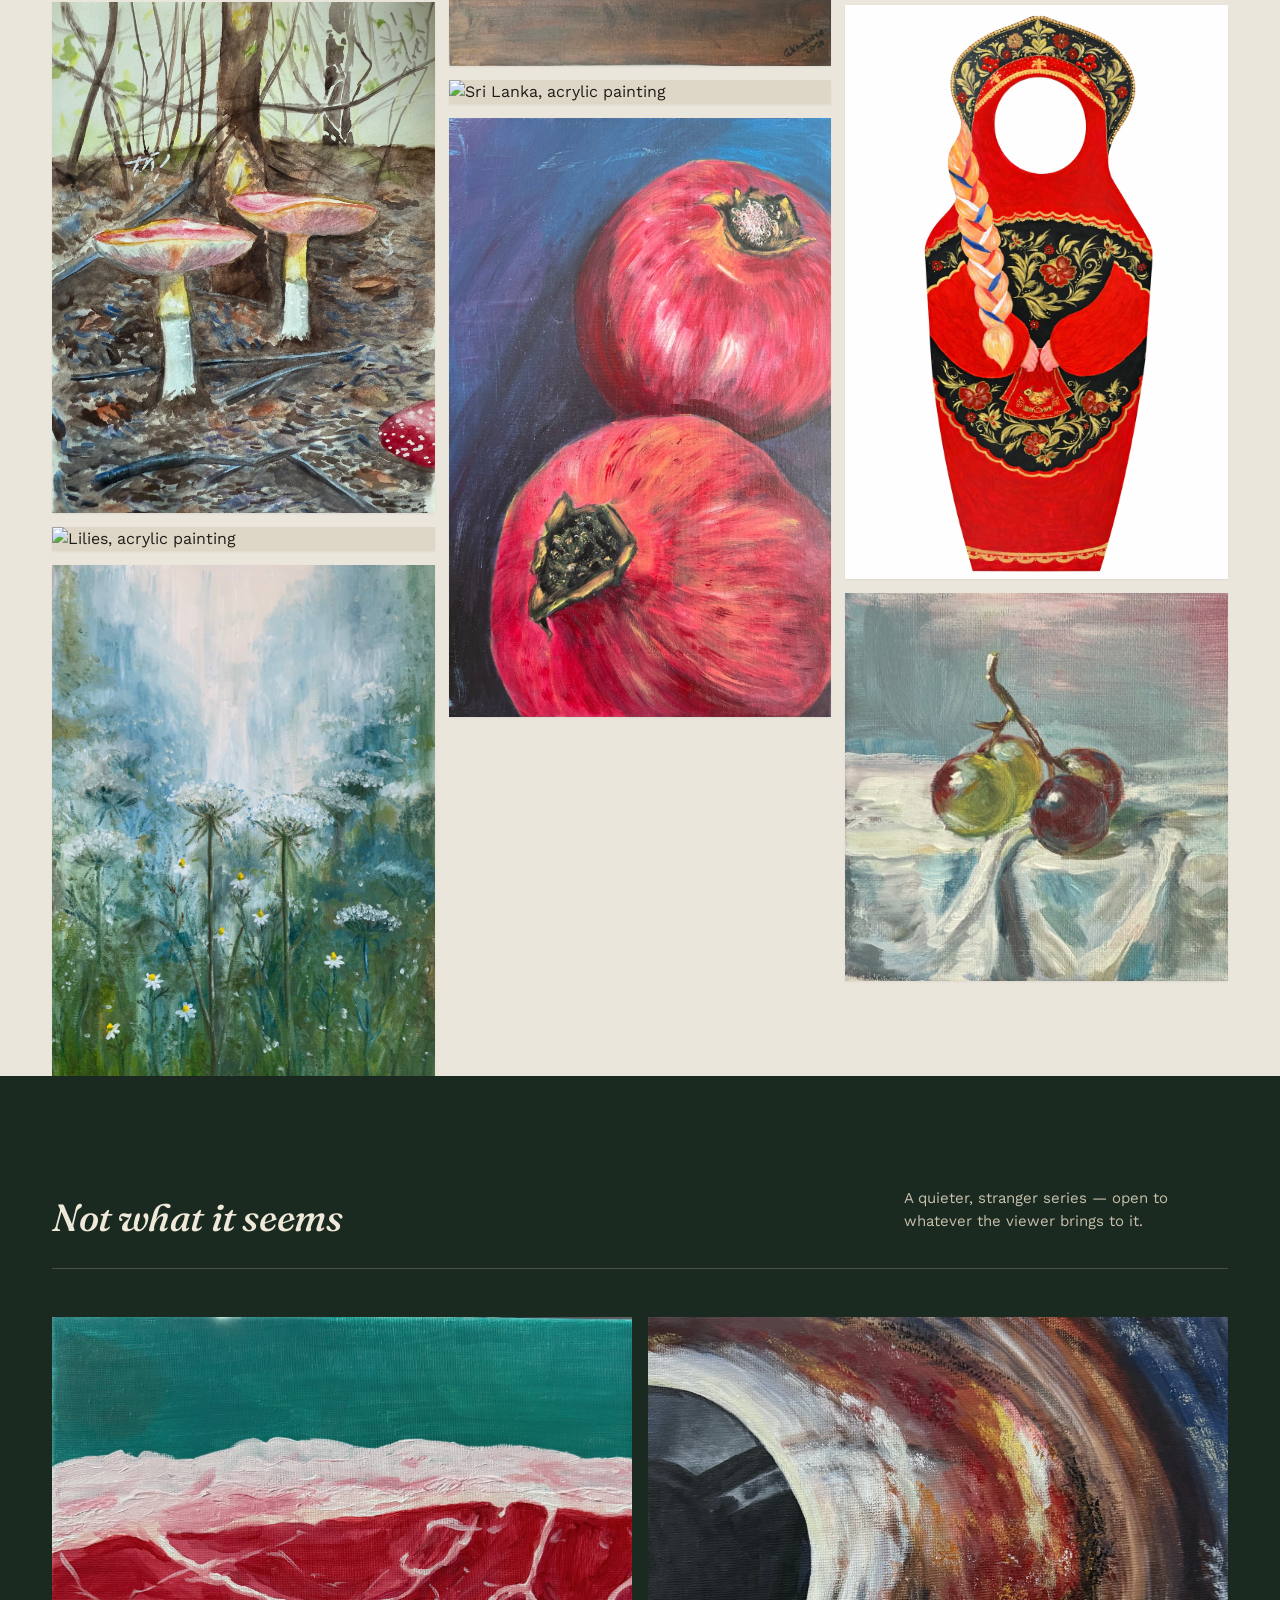
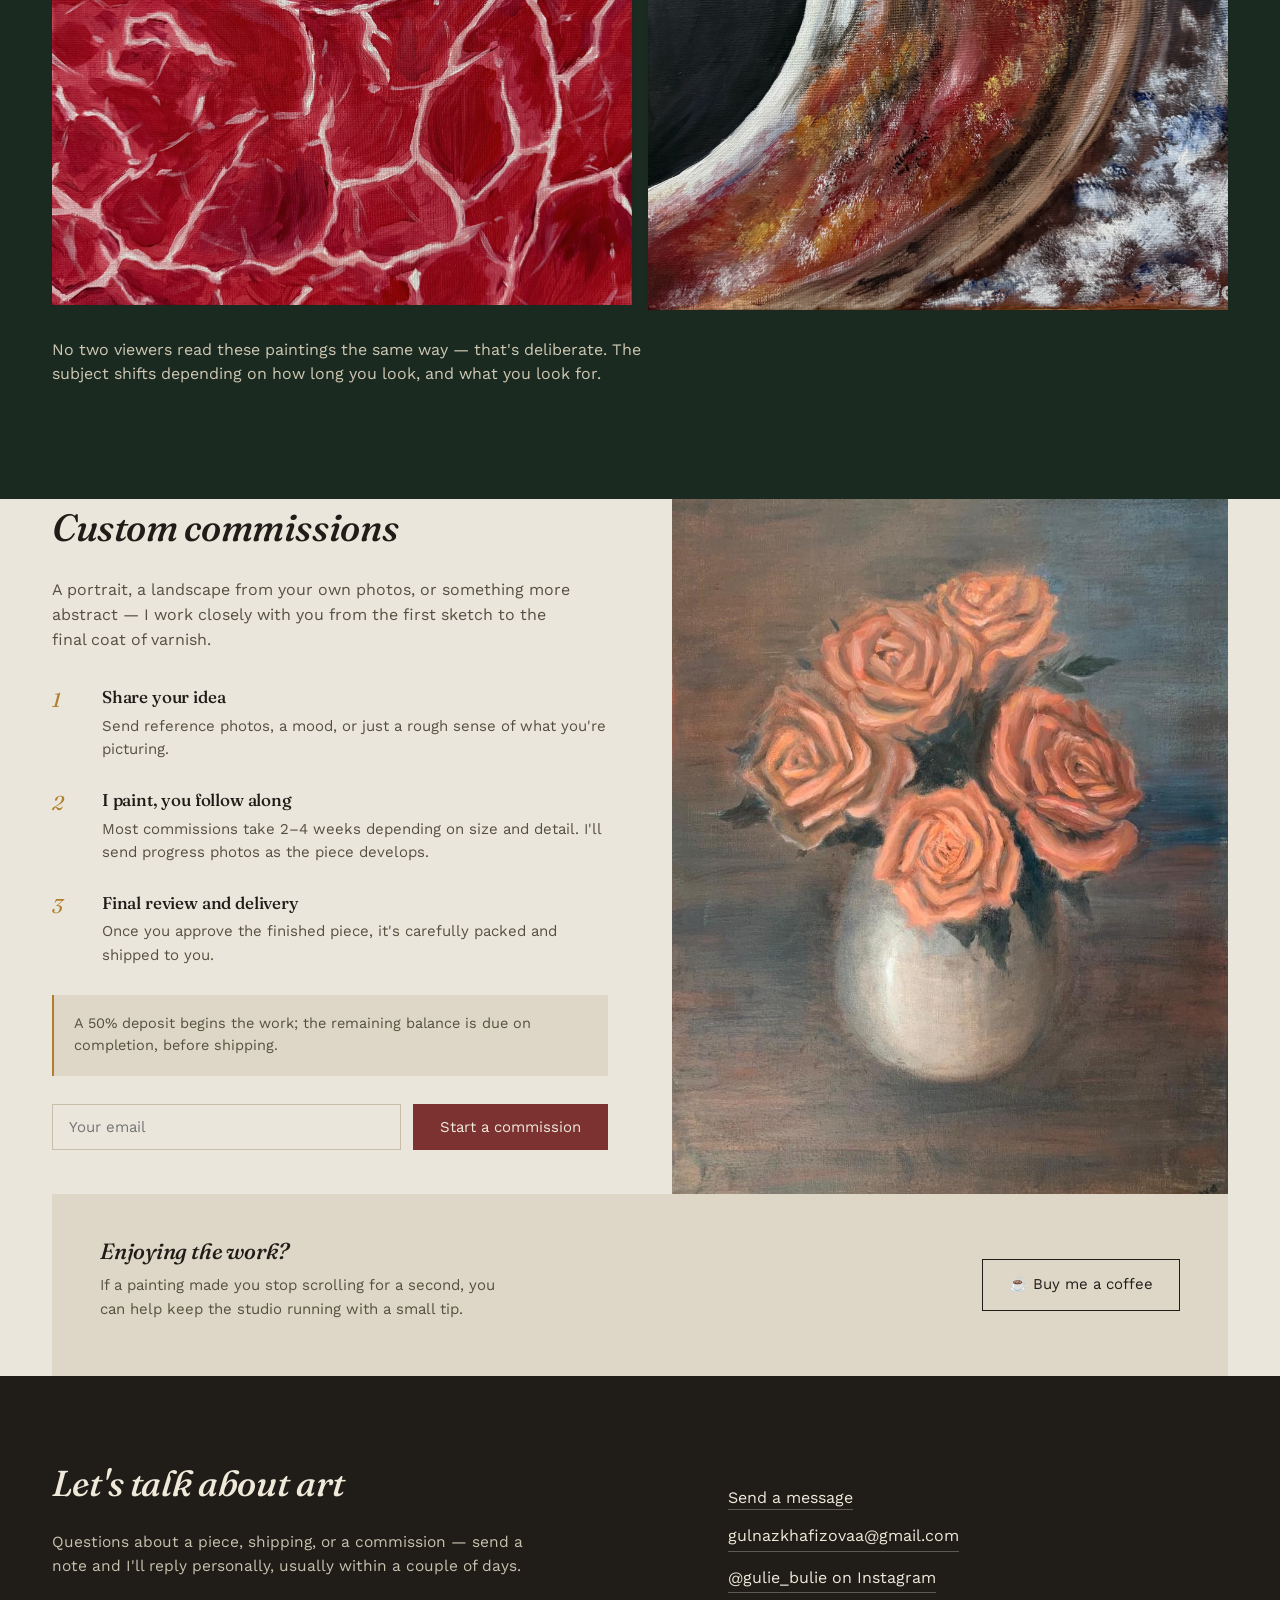
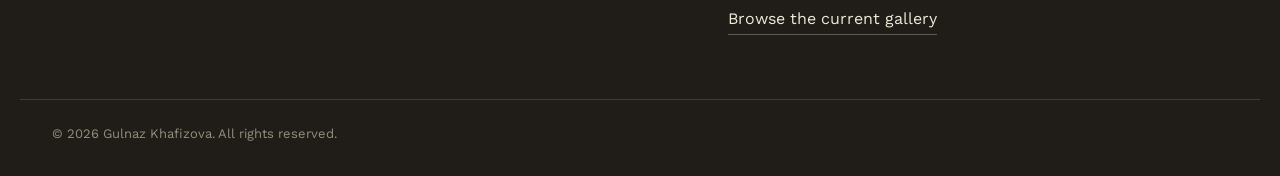
==== commit f20b5f0b: "Update gallery images: Birches1, add Two on a blue, remove Karelia - Replace Birches.jpg with Birche" ====
--- a/gulie-galerie-redesign.html
+++ b/gulie-galerie-redesign.html
@@ -16,14 +16,14 @@
 <meta property="og:url" content="https://gulnazkhafizova.github.io/guliegalerie/">
 <meta property="og:title" content="Gulnaz Khafizova - Contemporary Artist">
 <meta property="og:description" content="Explore original acrylic, watercolor, and oil paintings by contemporary artist Gulnaz Khafizova. Shop artworks and commission custom pieces.">
-<meta property="og:image" content="https://gulnazkhafizova.github.io/guliegalerie/images/Birches.jpg">
+<meta property="og:image" content="https://gulnazkhafizova.github.io/guliegalerie/images/Birches1.jpg">
 
 <!-- Twitter -->
 <meta name="twitter:card" content="summary_large_image">
 <meta name="twitter:url" content="https://gulnazkhafizova.github.io/guliegalerie/">
 <meta name="twitter:title" content="Gulnaz Khafizova - Contemporary Artist">
 <meta name="twitter:description" content="Explore original acrylic, watercolor, and oil paintings by contemporary artist Gulnaz Khafizova.">
-<meta name="twitter:image" content="https://gulnazkhafizova.github.io/guliegalerie/images/Birches.jpg">
+<meta name="twitter:image" content="https://gulnazkhafizova.github.io/guliegalerie/images/Birches1.jpg">
 
 <!-- Favicon -->
 <link rel="icon" type="image/x-icon" href="favicon.ico">
@@ -543,7 +543,7 @@
 
 <section class="hero" style="padding:0;">
   <div class="hero-image">
-    <img src="images/Birches.jpg" alt="Birches, an acrylic landscape painting by Gulnaz Khafizova">
+    <img src="images/Birches1.jpg" alt="Birches, an acrylic landscape painting by Gulnaz Khafizova">
     <div class="hero-label"><strong>Birches</strong>Acrylic on canvas</div>
   </div>
   <div class="hero-text">
@@ -586,8 +586,8 @@
 
   <div class="gallery-grid" id="galleryGrid">
 
-    <div class="art-card" data-cat="acrylic" data-id="1" data-title="Birches" data-medium="Acrylic on canvas" data-price="$355" data-img="images/Birches.jpg">
-      <img src="images/Birches.jpg" alt="Birches, acrylic painting">
+    <div class="art-card" data-cat="acrylic" data-id="1" data-title="Birches" data-medium="Acrylic on canvas" data-price="$355" data-img="images/Birches1.jpg">
+      <img src="images/Birches1.jpg" alt="Birches, acrylic painting">
       <div class="cap"><h4>Birches</h4><p class="meta">Acrylic on canvas · $355</p></div>
     </div>
 
@@ -621,14 +621,14 @@
       <div class="cap"><h4>Roses</h4><p class="meta">Oil on canvas</p></div>
     </div>
 
-    <div class="art-card" data-cat="acrylic" data-id="12" data-title="Marble Canyon, Karelia" data-medium="Acrylic on canvas" data-price="$200" data-img="images/MarbleCanyonKarelia.jpg">
-      <img src="images/MarbleCanyonKarelia.jpg" alt="Marble Canyon, Karelia, acrylic painting">
-      <div class="cap"><h4>Marble Canyon, Karelia</h4><p class="meta">Acrylic on canvas · $200</p></div>
-    </div>
-
     <div class="art-card" data-cat="acrylic" data-id="11" data-title="Sri Lanka" data-medium="Acrylic on canvas" data-price="$130" data-img="images/SriLanka.jpg">
       <img src="images/SriLanka.jpg" alt="Sri Lanka, acrylic painting">
       <div class="cap"><h4>Sri Lanka</h4><p class="meta">Acrylic on canvas · $130</p></div>
+    </div>
+
+    <div class="art-card" data-cat="acrylic" data-id="15" data-title="Two on a blue" data-medium="Acrylic on canvas" data-price="$300" data-img="images/Twoonablue.jpg">
+      <img src="images/Twoonablue.jpg" alt="Two on a blue, acrylic painting">
+      <div class="cap"><h4>Two on a blue</h4><p class="meta">Acrylic on canvas · $300</p></div>
     </div>
 
     
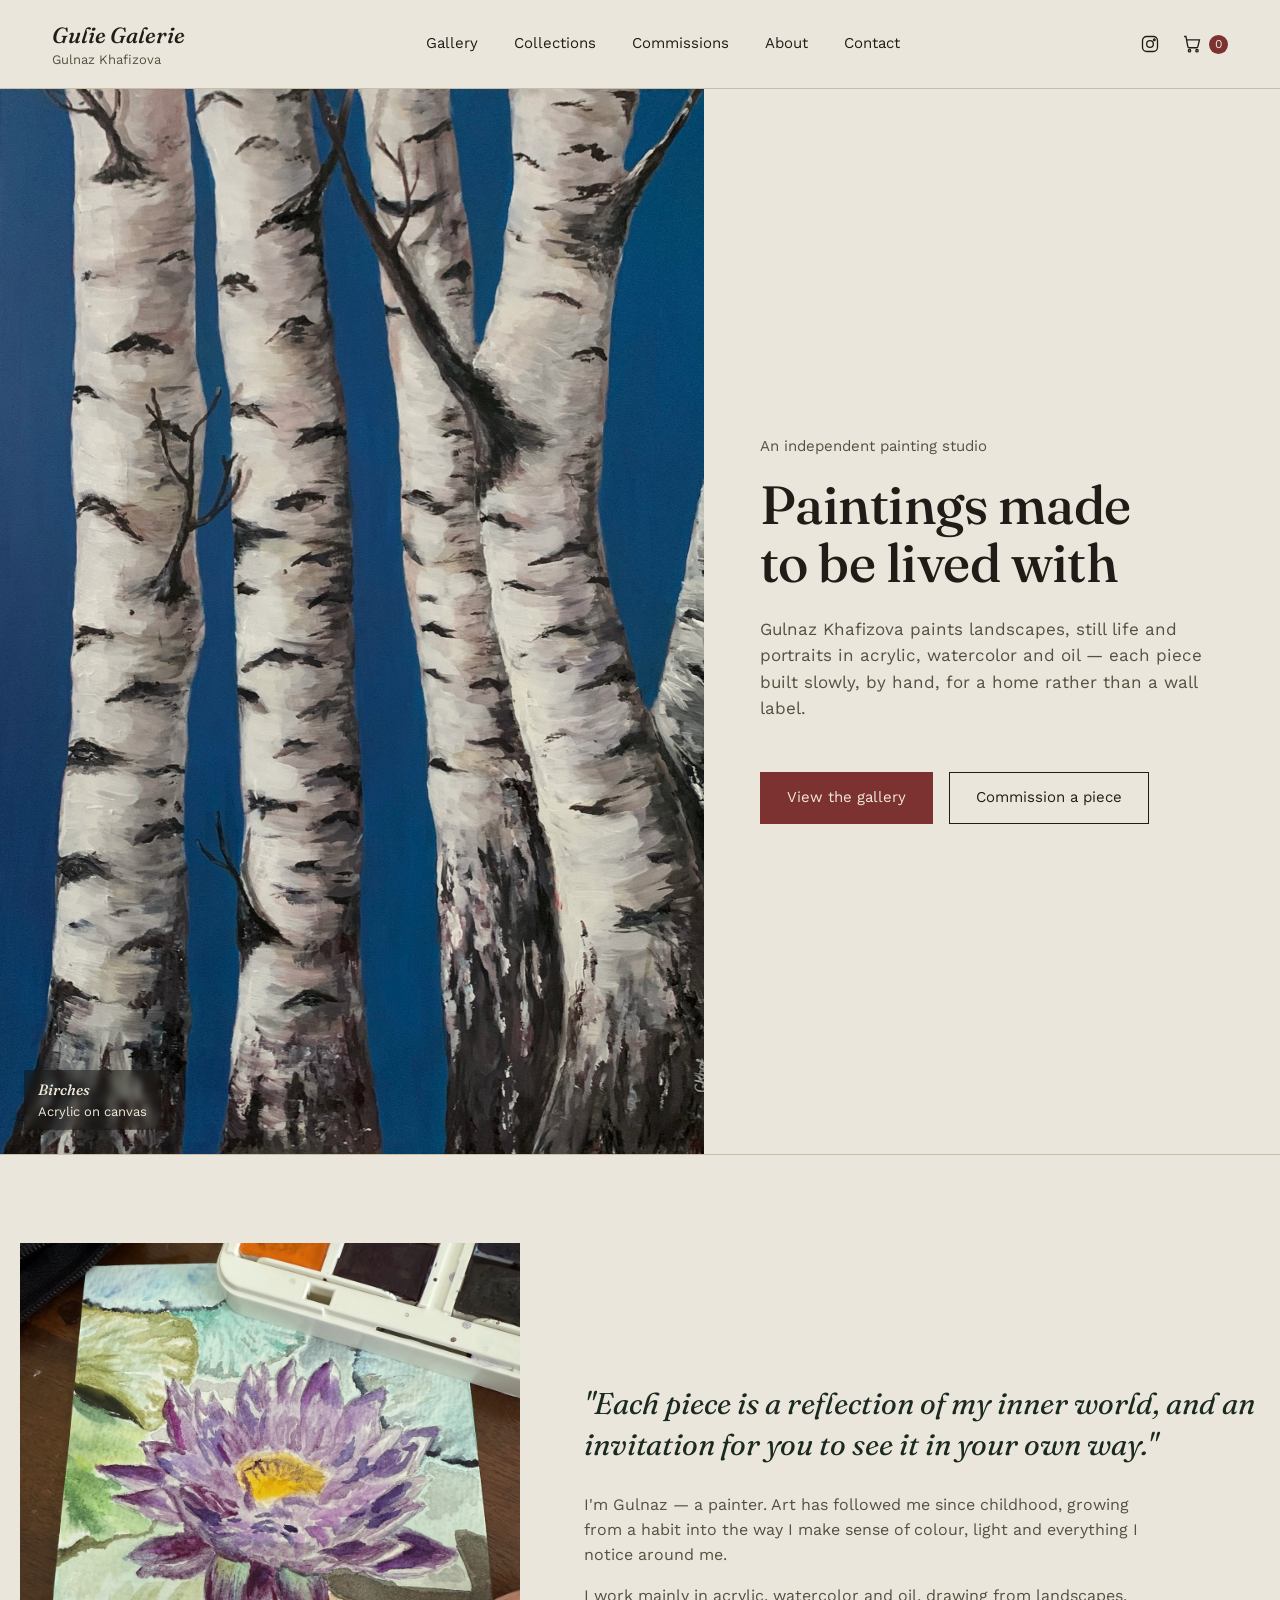
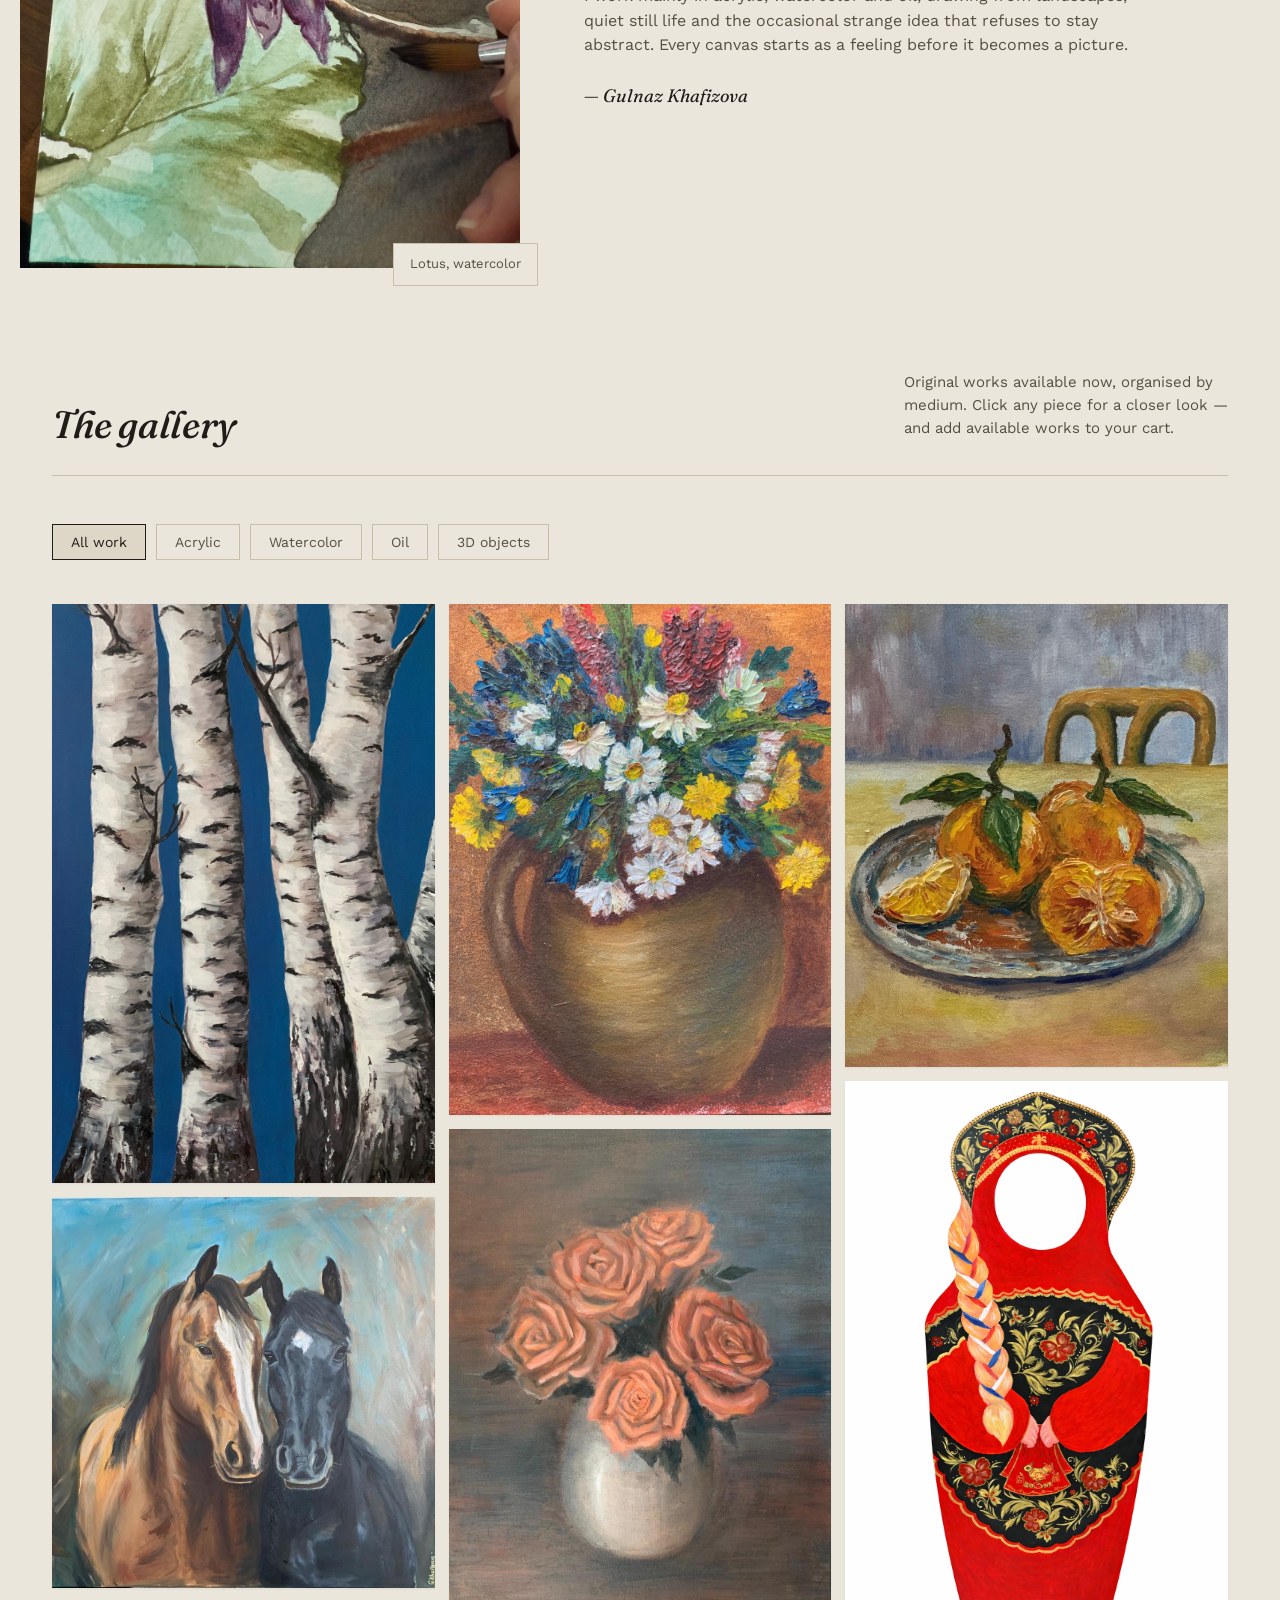
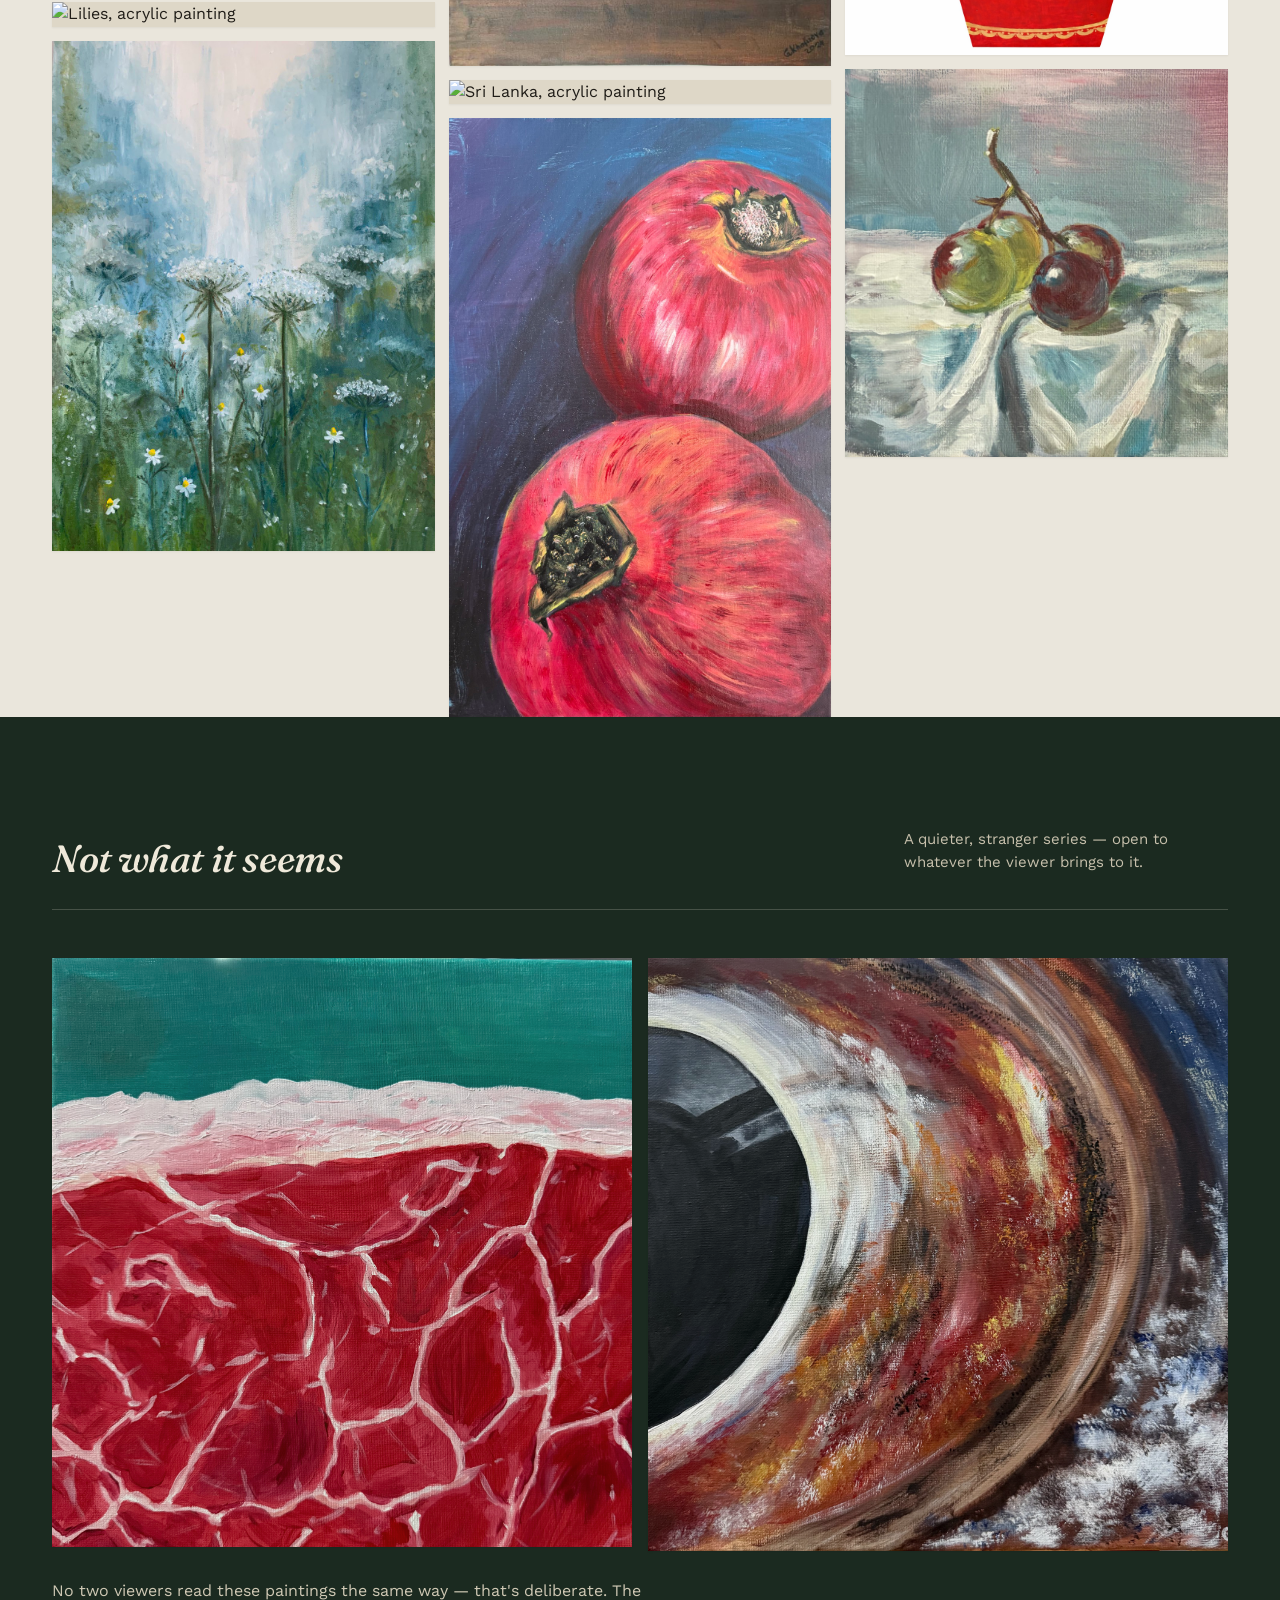
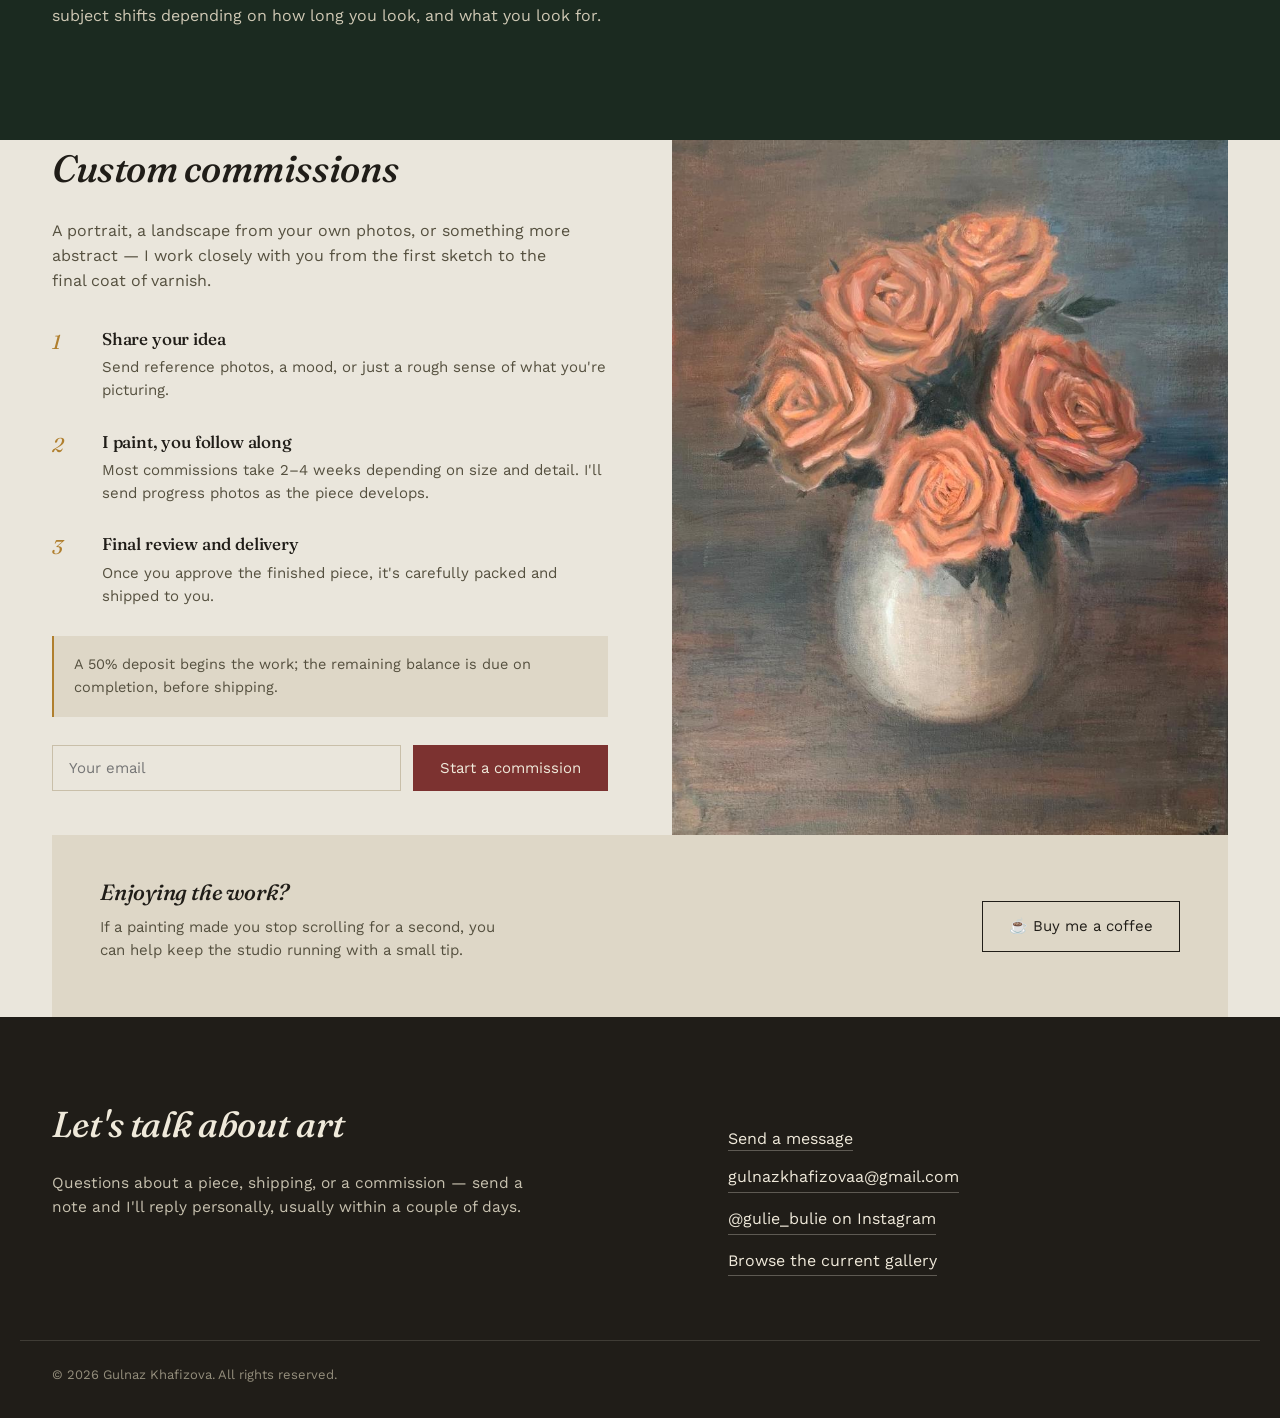
==== commit 2f0a76e0: "Bouquet/Tangerines now Oil on cardboard; hide watercolor from All work - Change medium label of Bouq" ====
--- a/gulie-galerie-redesign.html
+++ b/gulie-galerie-redesign.html
@@ -596,7 +596,7 @@
       <div class="cap"><h4>Horses</h4><p class="meta">Oil on canvas · $550</p></div>
     </div>
 
-    <div class="art-card" data-cat="watercolor" data-title="Deep in the Forest" data-medium="Watercolor" data-price="Price on request" data-img="images/Deep_in_the_forest.JPG">
+    <div class="art-card hidden-item" data-hide-in-all data-cat="watercolor" data-title="Deep in the Forest" data-medium="Watercolor" data-price="Price on request" data-img="images/Deep_in_the_forest.JPG">
       <img src="images/Deep_in_the_forest.JPG" alt="Deep in the Forest, watercolor painting">
       <div class="cap"><h4>Deep in the Forest</h4><p class="meta">Watercolor</p></div>
     </div>
@@ -611,9 +611,9 @@
       <div class="cap"><h4>Fresh Air</h4><p class="meta">Oil on canvas · $250</p></div>
     </div>
 
-    <div class="art-card" data-cat="oil" data-title="Bouquet" data-medium="Oil on canvas" data-price="Price on request" data-img="images/honey_fields_gift.jpg">
+    <div class="art-card" data-cat="oil" data-title="Bouquet" data-medium="Oil on cardboard" data-price="Price on request" data-img="images/honey_fields_gift.jpg">
       <img src="images/honey_fields_gift.jpg" alt="Bouquet, oil painting">
-      <div class="cap"><h4>Bouquet</h4><p class="meta">Oil on canvas</p></div>
+      <div class="cap"><h4>Bouquet</h4><p class="meta">Oil on cardboard</p></div>
     </div>
 
     <div class="art-card" data-cat="oil" data-title="Roses" data-medium="Oil on canvas" data-price="Price on request" data-img="images/roses.jpeg">
@@ -632,14 +632,14 @@
     </div>
 
     
-    <div class="art-card" data-cat="watercolor" data-title="Sri Lankan Rock" data-medium="Watercolor" data-price="Price on request" data-img="images/SriLankanRock.jpg">
+    <div class="art-card hidden-item" data-hide-in-all data-cat="watercolor" data-title="Sri Lankan Rock" data-medium="Watercolor" data-price="Price on request" data-img="images/SriLankanRock.jpg">
       <img src="images/SriLankanRock.jpg" alt="Sri Lankan Rock, watercolor painting">
       <div class="cap"><h4>Sri Lankan Rock</h4><p class="meta">Watercolor</p></div>
     </div>
 
-    <div class="art-card" data-cat="oil" data-title="Tangerines" data-medium="Oil on canvas" data-price="Price on request" data-img="images/Tangerines.jpg">
+    <div class="art-card" data-cat="oil" data-title="Tangerines" data-medium="Oil on cardboard" data-price="Price on request" data-img="images/Tangerines.jpg">
       <img src="images/Tangerines.jpg" alt="Tangerines, oil painting">
-      <div class="cap"><h4>Tangerines</h4><p class="meta">Oil on canvas</p></div>
+      <div class="cap"><h4>Tangerines</h4><p class="meta">Oil on cardboard</p></div>
     </div>
 
     <div class="art-card" data-cat="3d" data-title="Matryoshka" data-medium="Mixed media, 3D object" data-price="Price on request" data-img="images/3Dmatreshka_01.jpg">
@@ -868,7 +868,10 @@
       btn.classList.add('active');
       const f = btn.dataset.filter;
       galleryCards.forEach(card => {
-        card.classList.toggle('hidden-item', f !== 'all' && card.dataset.cat !== f);
+        const hide = f === 'all'
+          ? card.hasAttribute('data-hide-in-all')   // "All work" hides opted-out cards (watercolor)
+          : card.dataset.cat !== f;
+        card.classList.toggle('hidden-item', hide);
       });
     });
   });
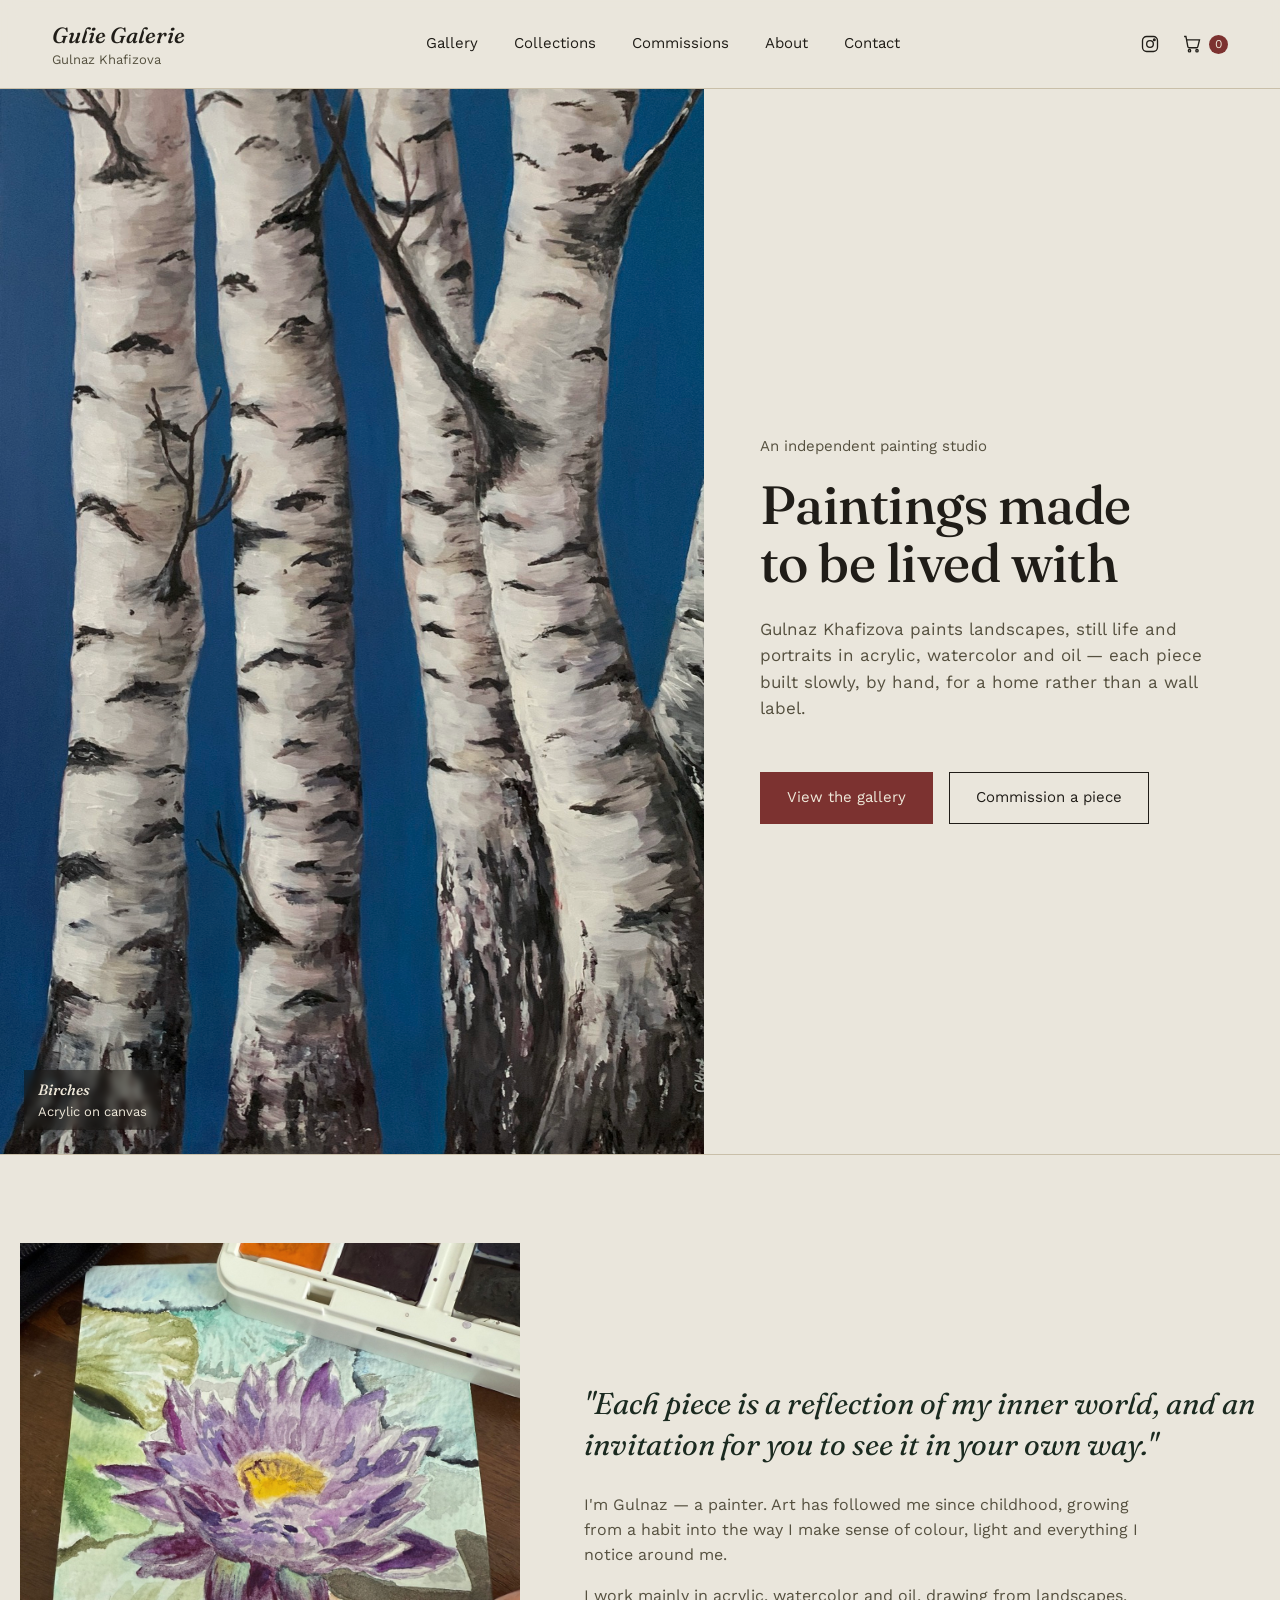
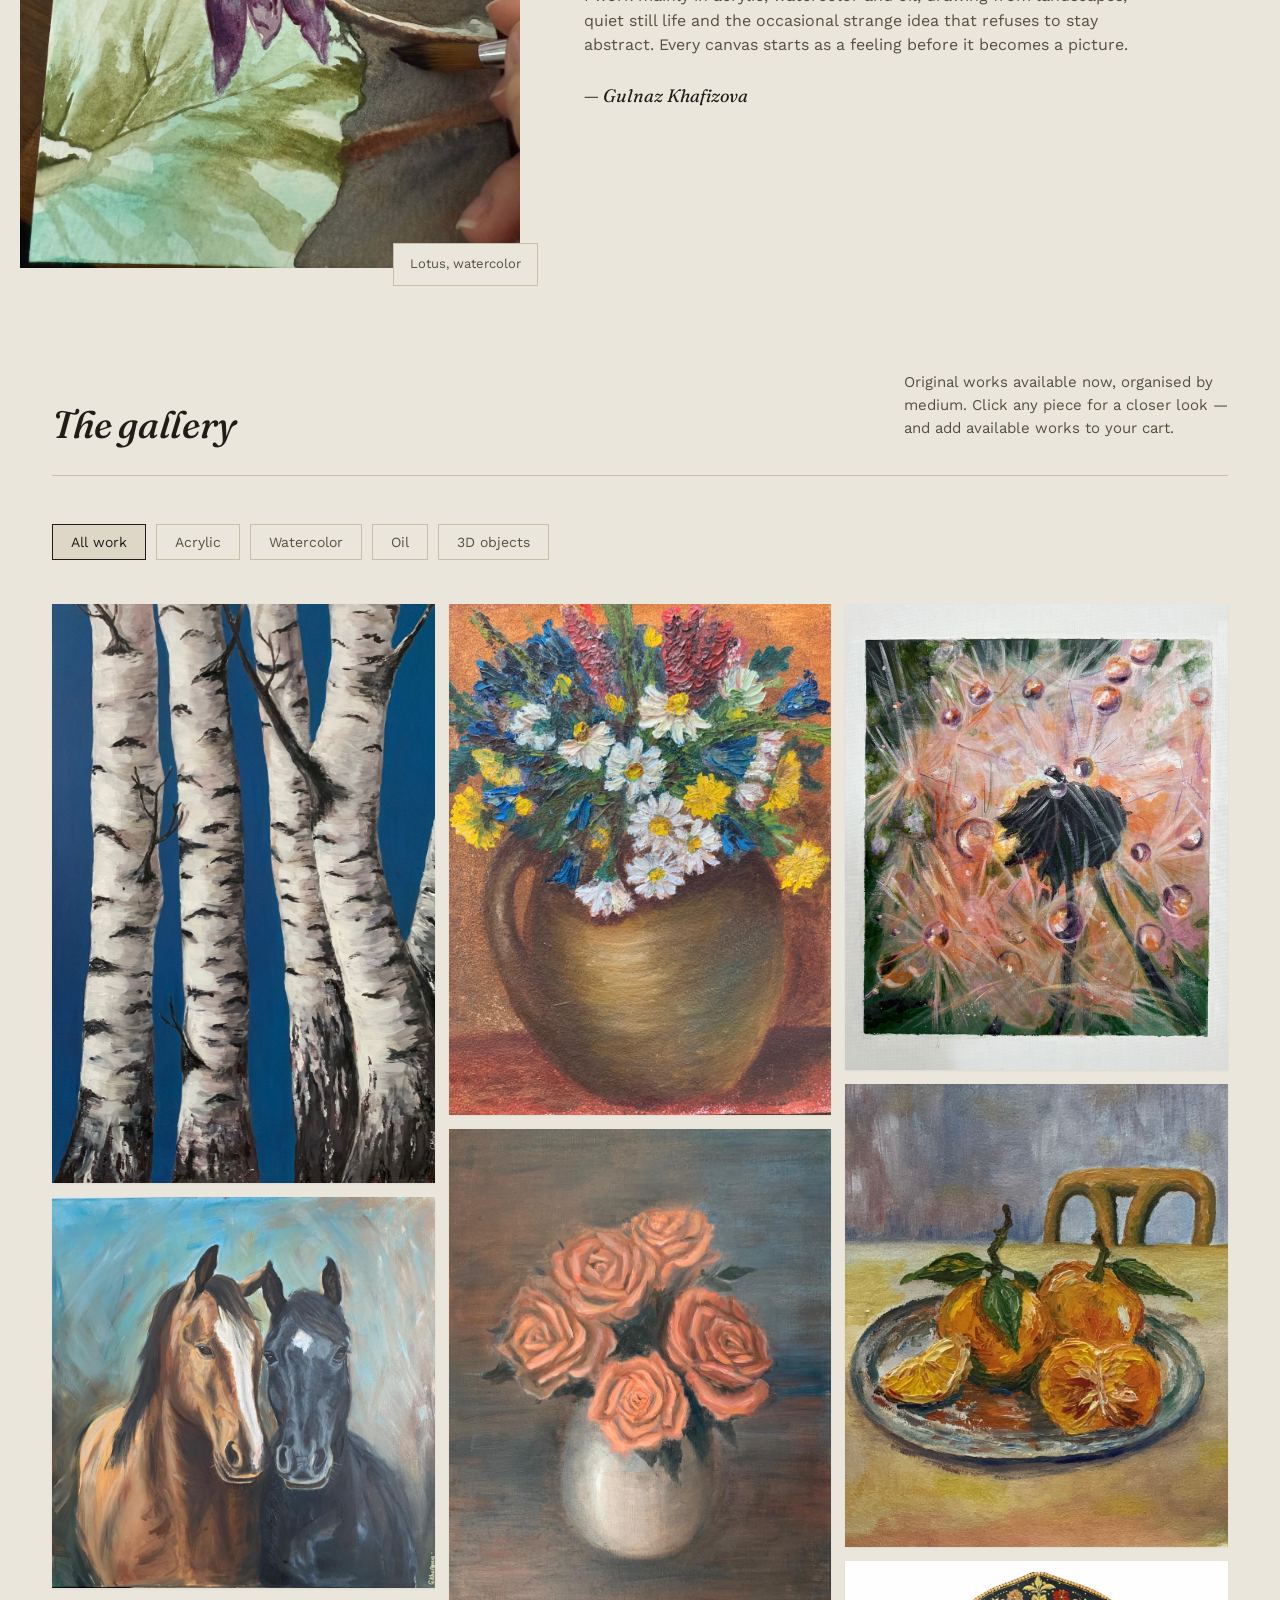
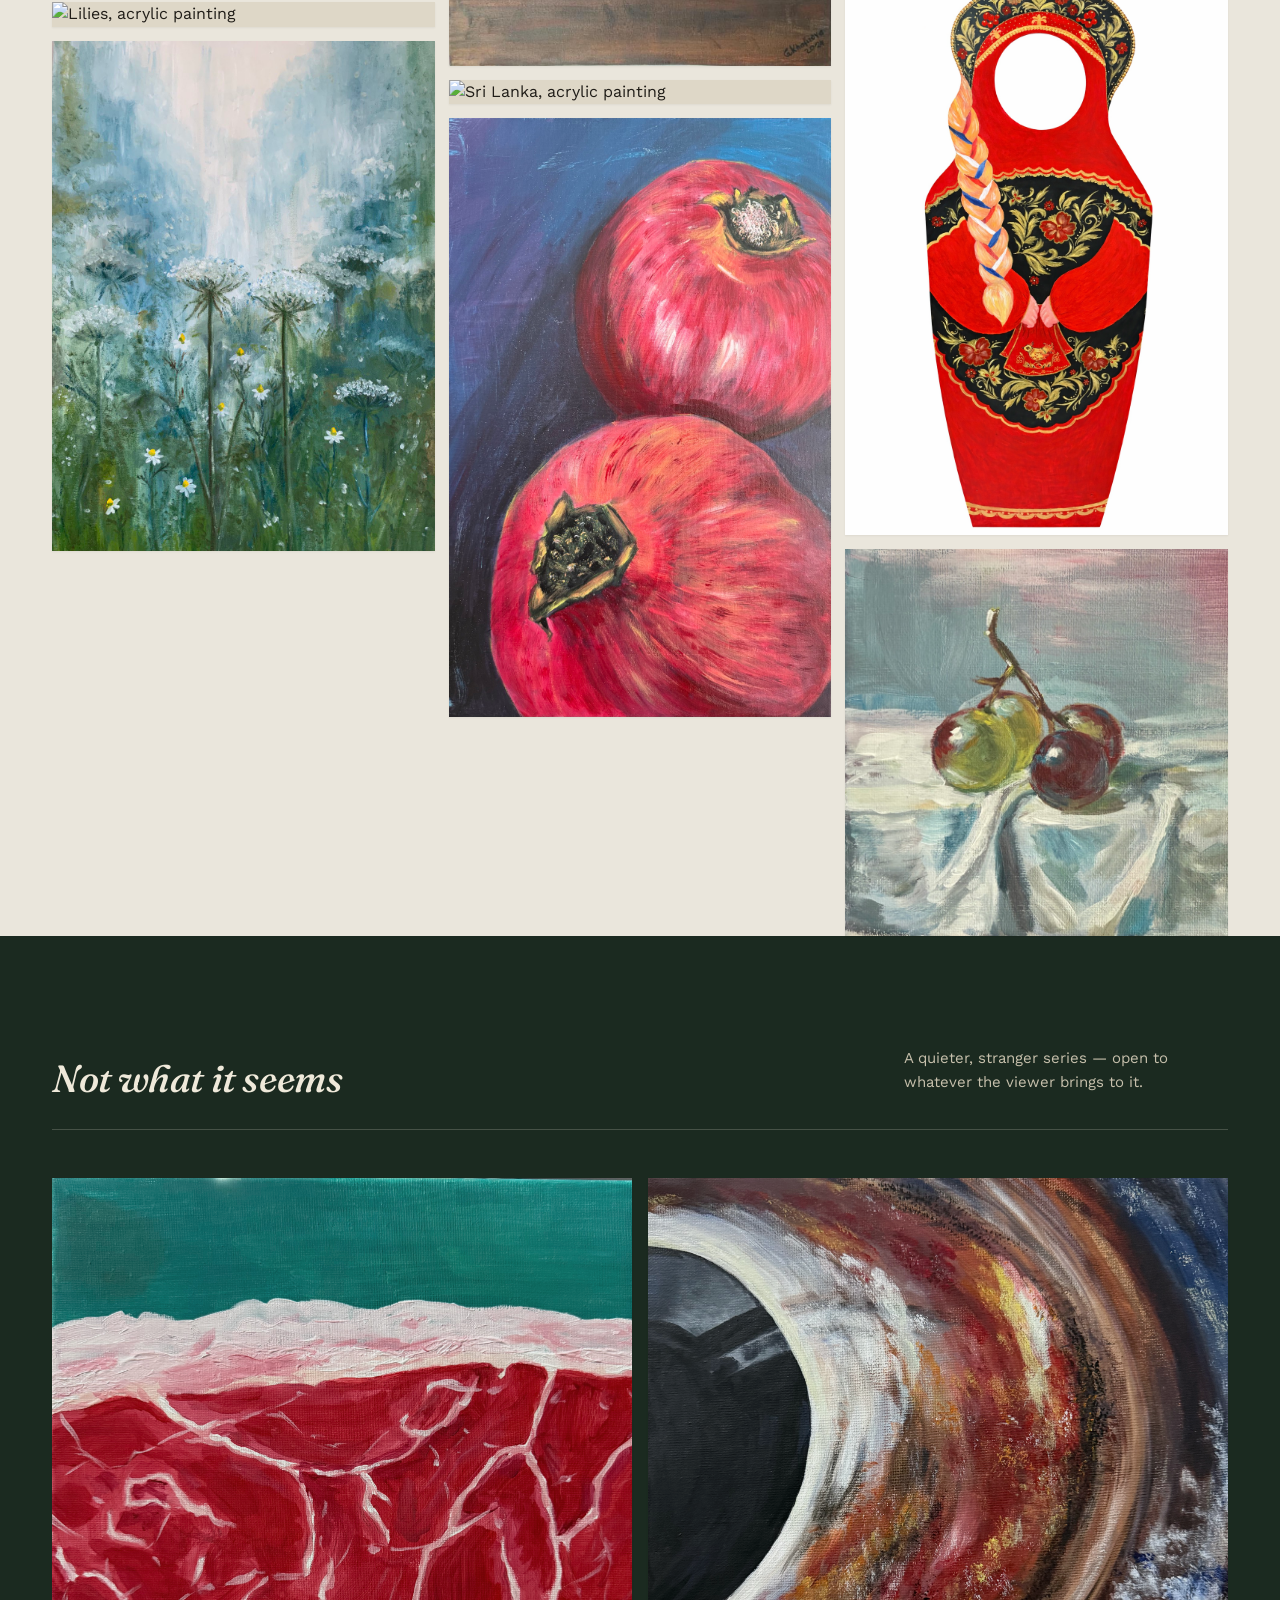
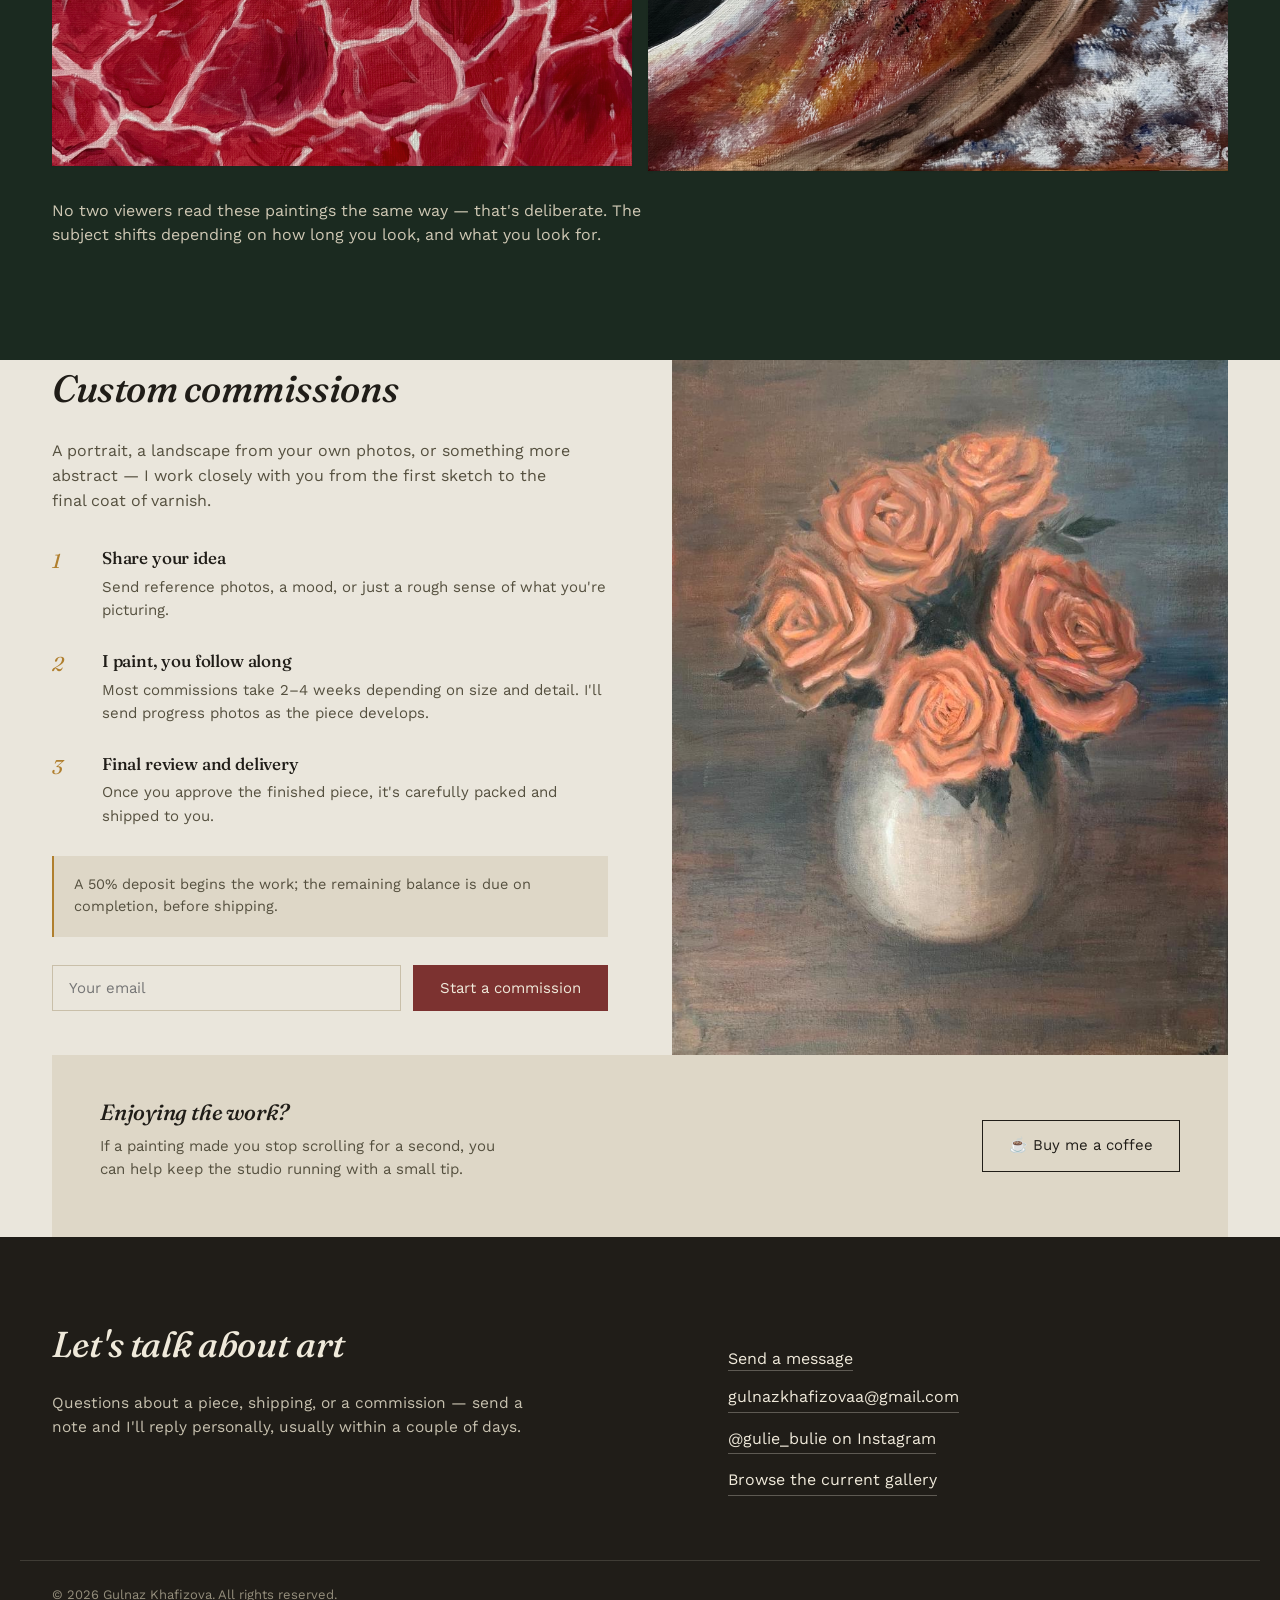
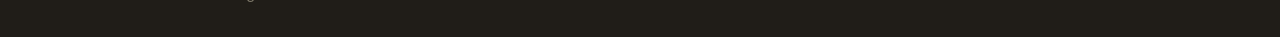
==== commit deb6f703: "Remove price from Sri Lanka & Lilies; add At dawn (acrylic, $200) - Sri Lanka and Lilies are now dis" ====
--- a/gulie-galerie-redesign.html
+++ b/gulie-galerie-redesign.html
@@ -601,9 +601,9 @@
       <div class="cap"><h4>Deep in the Forest</h4><p class="meta">Watercolor</p></div>
     </div>
 
-    <div class="art-card" data-cat="acrylic" data-id="10" data-title="Lilies" data-medium="Acrylic on canvas" data-price="$200" data-img="images/Lilies.jpg">
+    <div class="art-card" data-cat="acrylic" data-title="Lilies" data-medium="Acrylic on canvas" data-img="images/Lilies.jpg">
       <img src="images/Lilies.jpg" alt="Lilies, acrylic painting">
-      <div class="cap"><h4>Lilies</h4><p class="meta">Acrylic on canvas · $200</p></div>
+      <div class="cap"><h4>Lilies</h4><p class="meta">Acrylic on canvas</p></div>
     </div>
 
     <div class="art-card" data-cat="oil" data-id="2" data-title="Fresh Air" data-medium="Oil on canvas" data-price="$250" data-img="images/fresh_air.jpg">
@@ -621,14 +621,19 @@
       <div class="cap"><h4>Roses</h4><p class="meta">Oil on canvas</p></div>
     </div>
 
-    <div class="art-card" data-cat="acrylic" data-id="11" data-title="Sri Lanka" data-medium="Acrylic on canvas" data-price="$130" data-img="images/SriLanka.jpg">
+    <div class="art-card" data-cat="acrylic" data-title="Sri Lanka" data-medium="Acrylic on canvas" data-img="images/SriLanka.jpg">
       <img src="images/SriLanka.jpg" alt="Sri Lanka, acrylic painting">
-      <div class="cap"><h4>Sri Lanka</h4><p class="meta">Acrylic on canvas · $130</p></div>
+      <div class="cap"><h4>Sri Lanka</h4><p class="meta">Acrylic on canvas</p></div>
     </div>
 
     <div class="art-card" data-cat="acrylic" data-id="15" data-title="Two on a blue" data-medium="Acrylic on canvas" data-price="$300" data-img="images/Twoonablue.jpg">
       <img src="images/Twoonablue.jpg" alt="Two on a blue, acrylic painting">
       <div class="cap"><h4>Two on a blue</h4><p class="meta">Acrylic on canvas · $300</p></div>
+    </div>
+
+    <div class="art-card" data-cat="acrylic" data-id="16" data-title="At dawn" data-medium="Acrylic on canvas" data-price="$200" data-img="images/Atdawn.jpg">
+      <img src="images/Atdawn.jpg" alt="At dawn, acrylic painting">
+      <div class="cap"><h4>At dawn</h4><p class="meta">Acrylic on canvas · $200</p></div>
     </div>
 
     
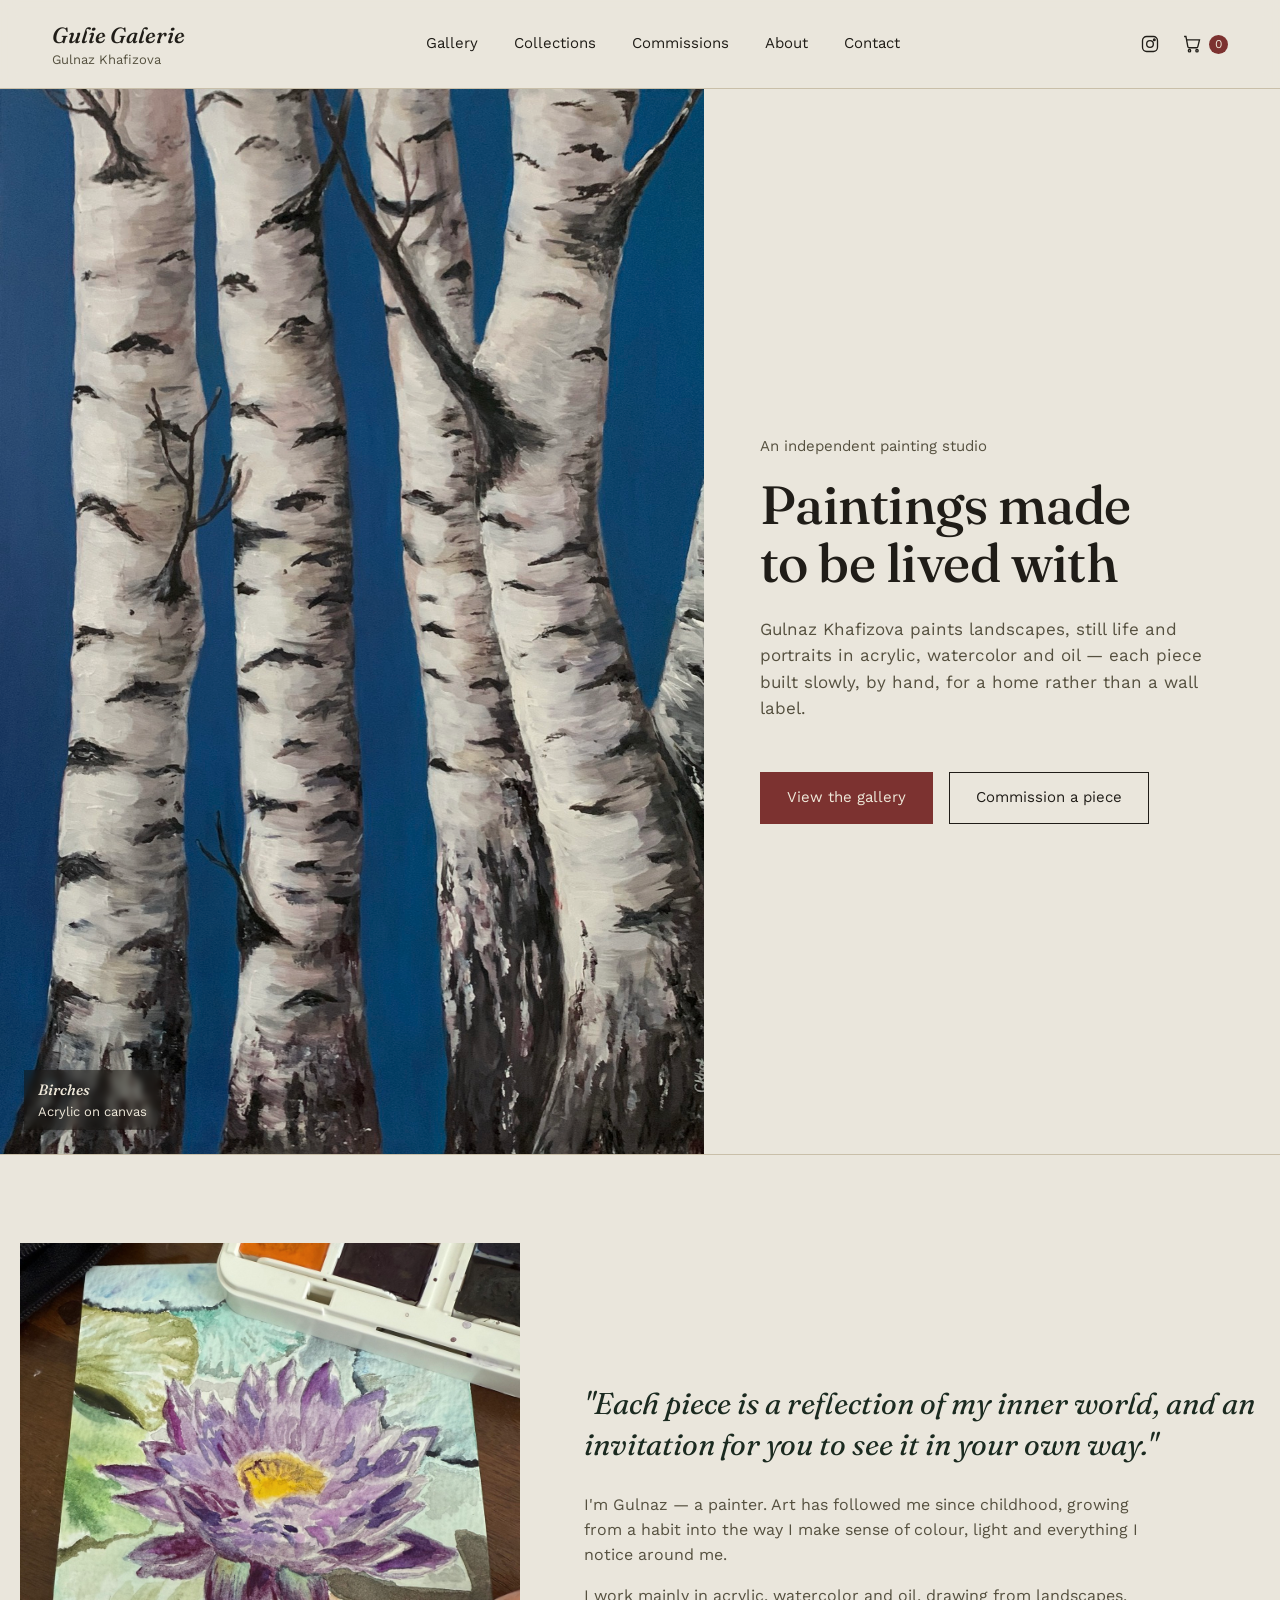
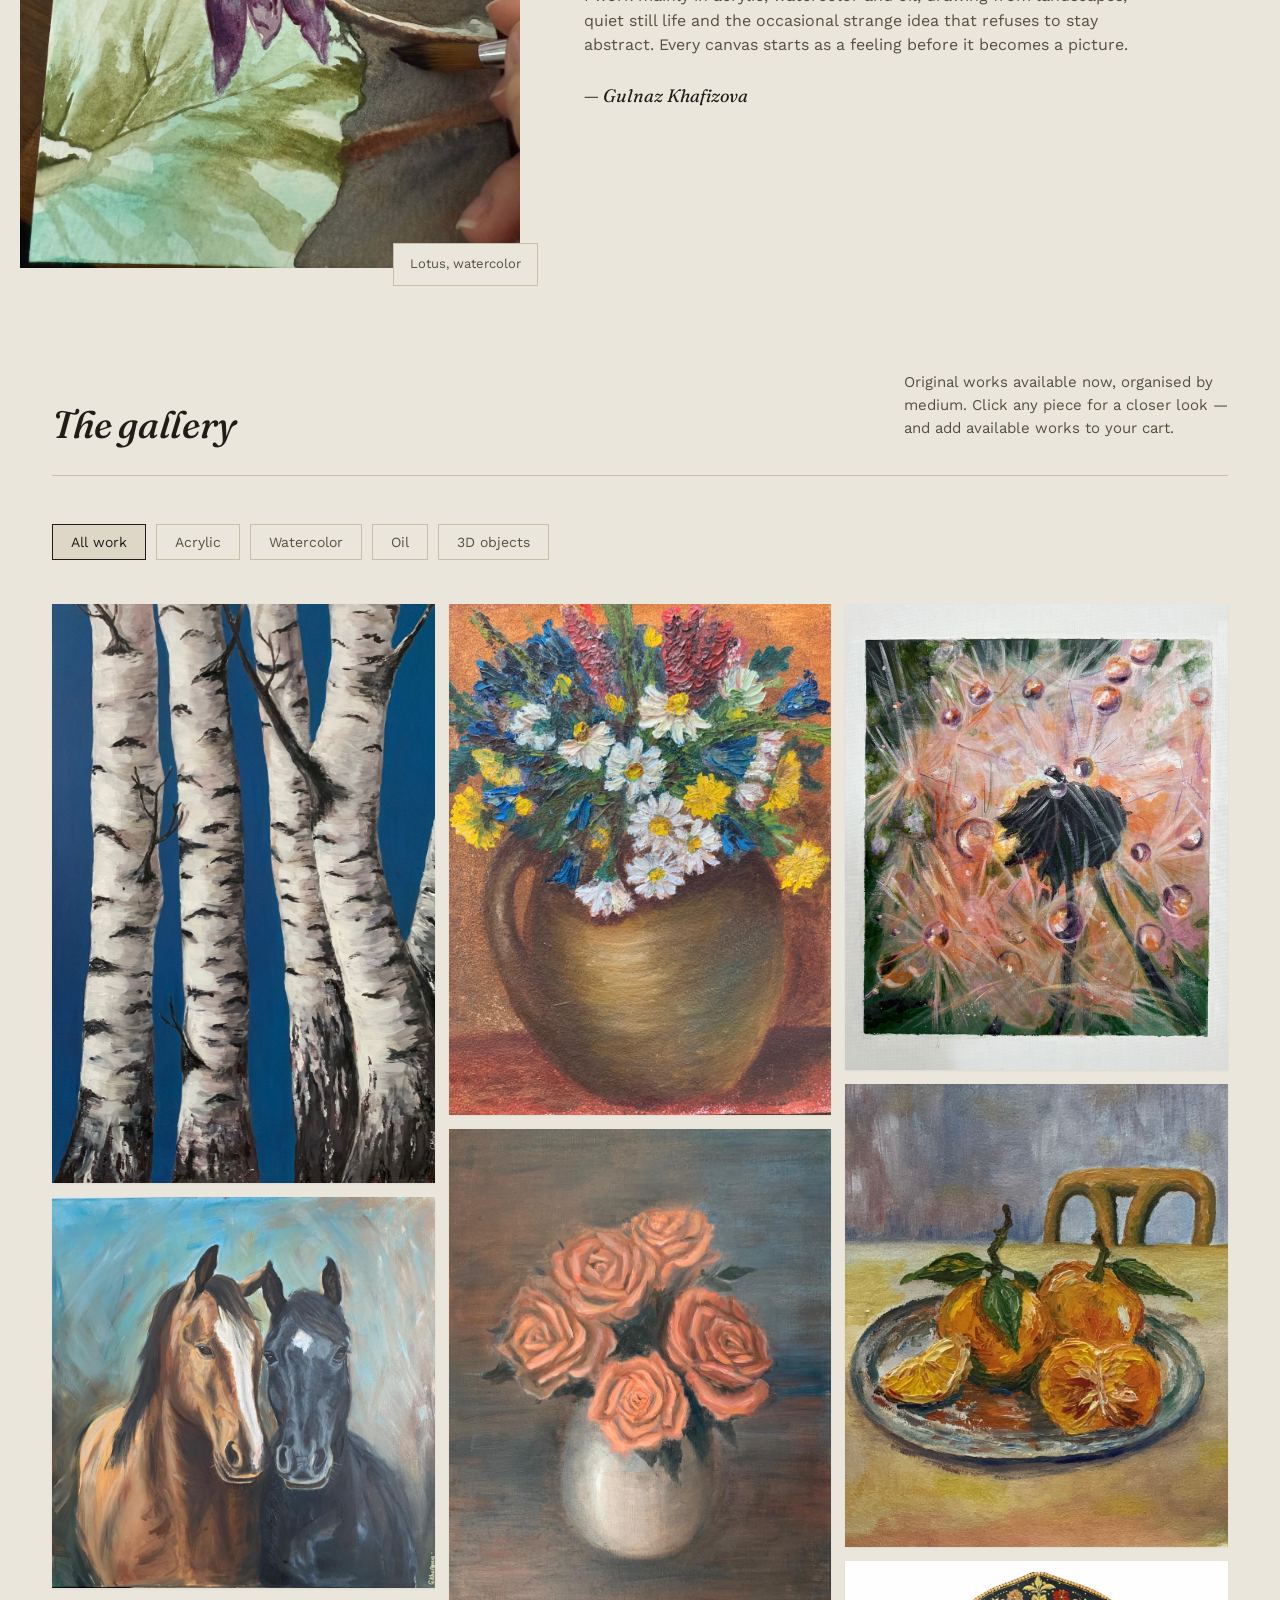
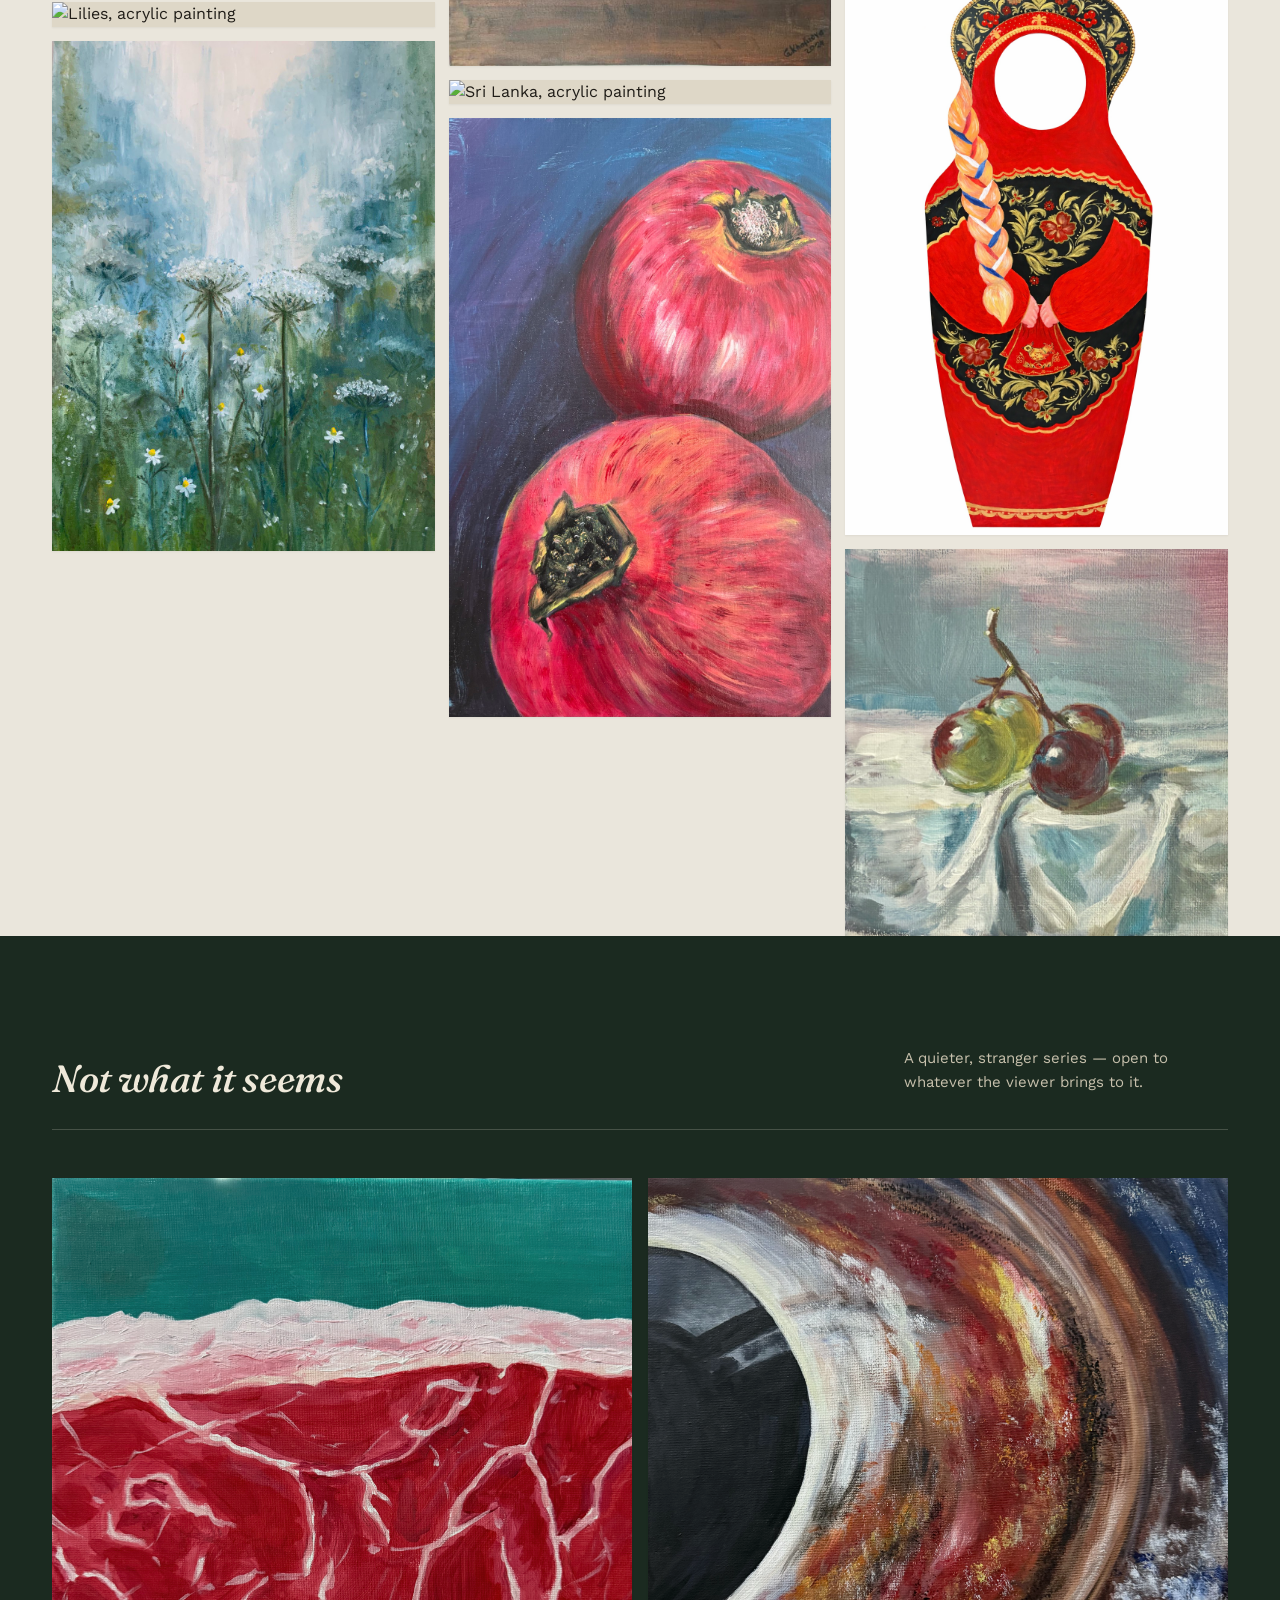
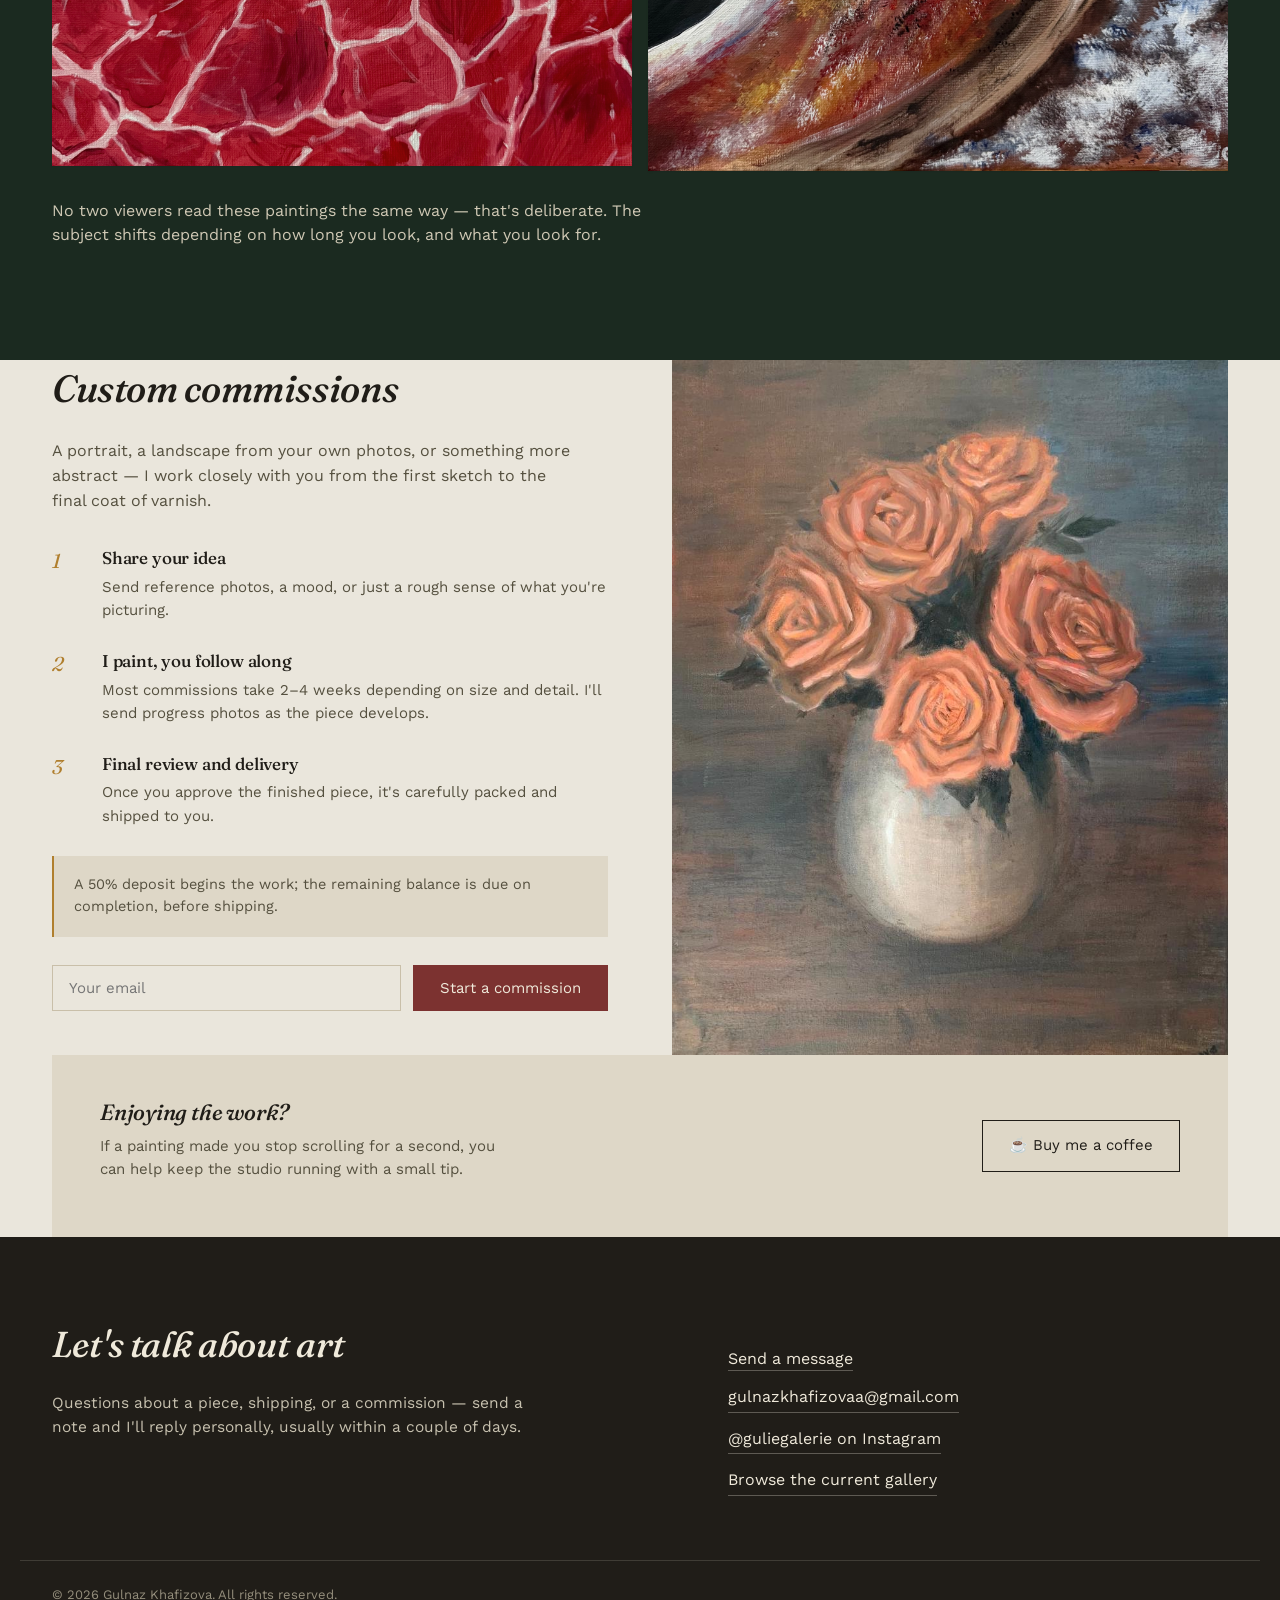
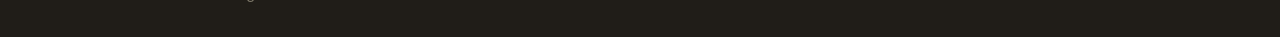
==== commit 4a307878: "Changed instagram link" ====
--- a/gulie-galerie-redesign.html
+++ b/gulie-galerie-redesign.html
@@ -26,9 +26,11 @@
 <meta name="twitter:image" content="https://gulnazkhafizova.github.io/guliegalerie/images/Birches1.jpg">
 
 <!-- Favicon -->
-<link rel="icon" type="image/x-icon" href="favicon.ico">
+<link rel="icon" type="image/png" sizes="16x16" href="favicon-16x16.png">
 <link rel="icon" type="image/png" sizes="32x32" href="favicon-32x32.png">
-<link rel="icon" type="image/png" sizes="16x16" href="favicon-16x16.png">
+<link rel="icon" type="image/png" sizes="48x48" href="favicon.png">
+<link rel="icon" type="image/png" sizes="192x192" href="android-chrome-192x192.png">
+<link rel="icon" type="image/png" sizes="512x512" href="android-chrome-512x512.png">
 <link rel="apple-touch-icon" sizes="180x180" href="apple-touch-icon.png">
 <link rel="manifest" href="site.webmanifest">
 
@@ -173,7 +175,10 @@
       transition:opacity .2s ease, transform .2s ease;
       font-size:19px;
     }
-    .nav-links a{padding:14px 0; width:100%; border-bottom:1px solid var(--line);}
+    .nav-links a{
+      padding:14px 0; width:100%; border-bottom:1px solid var(--line);
+      background:rgba(234,230,220,0.5);   /* semi-transparent row background so text stays readable */
+    }
     .nav-links.open{opacity:1; pointer-events:auto; transform:translateY(0);}
     .menu-toggle{display:block;}
   }
@@ -525,7 +530,7 @@
       <a href="#" id="contactNavLink">Contact</a>
     </div>
     <div class="nav-right">
-      <a class="icon-btn" href="https://www.instagram.com/gulie_bulie" aria-label="Instagram" target="_blank" rel="noopener">
+      <a class="icon-btn" href="https://www.instagram.com/guliegalerie" aria-label="Instagram" target="_blank" rel="noopener">
         <svg viewBox="0 0 24 24" fill="none" stroke="currentColor" stroke-width="1.6"><rect x="3" y="3" width="18" height="18" rx="5"/><circle cx="12" cy="12" r="4"/><circle cx="17.2" cy="6.8" r="1"/></svg>
       </a>
       <button class="cart-btn" id="cartOpen" aria-label="Open cart">
@@ -725,7 +730,7 @@
     <div class="contact-links">
       <button type="button" class="linklike" id="contactFooterLink">Send a message</button>
       <a href="mailto:gulnazkhafizovaa@gmail.com">gulnazkhafizovaa@gmail.com</a>
-      <a href="https://www.instagram.com/gulie_bulie" target="_blank" rel="noopener">@gulie_bulie on Instagram</a>
+      <a href="https://www.instagram.com/guliegalerie" target="_blank" rel="noopener">@guliegalerie on Instagram</a>
       <a href="#gallery">Browse the current gallery</a>
     </div>
   </div>
